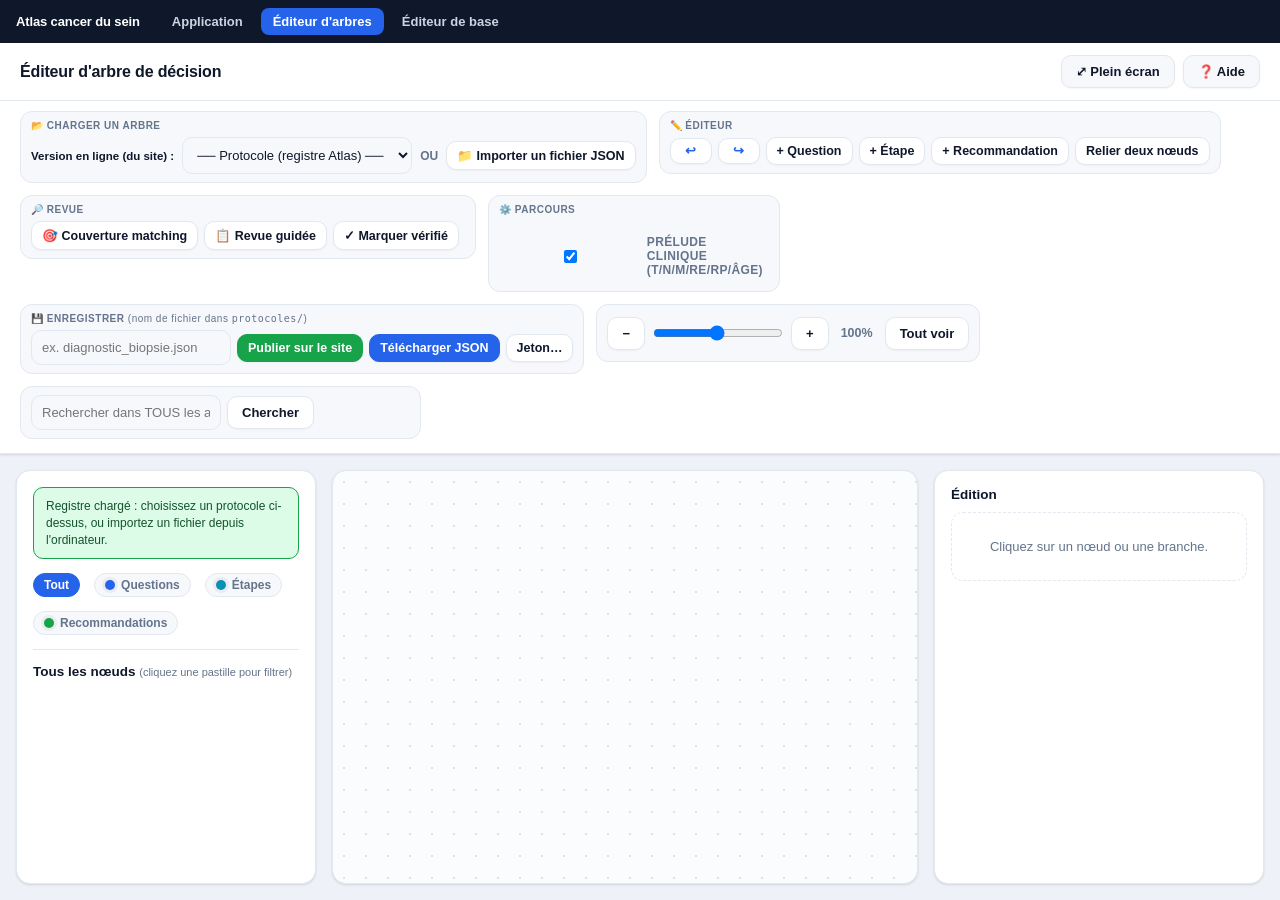
==== editeur-arbres.html @ 7e567b9c "Make the clinical prelude optional per protocol The T/N/M/RE/RP/Âge prelude was prepended to every p" ====
<!doctype html>
<html lang="fr">
<head>
<meta charset="utf-8">
<meta name="viewport" content="width=device-width, initial-scale=1">
<meta http-equiv="Content-Security-Policy" content="default-src 'self'; script-src 'self' 'unsafe-inline'; style-src 'self' 'unsafe-inline'; img-src 'self' data:; connect-src 'self' https://api.github.com https://raw.githubusercontent.com; object-src 'none'; base-uri 'self'; frame-ancestors 'none'">
<title>Éditeur d'arbre de décision</title>
<script src="src/js/contrat.js?v=1"></script>
<script src="src/js/publier.js?v=1"></script>
<style>
:root{
 --bg:#eef1f7;
 --surface:#ffffff;
 --surface-alt:#f6f8fc;
 --border:#e2e8f0;
 --text:#0f172a;
 --text-muted:#64748b;
 --primary:#2563eb;
 --primary-dark:#1d4ed8;
 --success:#16a34a;
 --success-dark:#15803d;
 --warning:#f59e0b;
 --danger:#dc2626;
 --radius:14px;
 --shadow:0 1px 3px rgba(15,23,42,.07),0 1px 2px rgba(15,23,42,.05);
 --shadow-md:0 6px 18px rgba(15,23,42,.10);
}
*{box-sizing:border-box}
html,body{height:100%;touch-action:none}
body{margin:0;display:flex;flex-direction:column;height:100vh;overflow:hidden;
 font-family:-apple-system,BlinkMacSystemFont,"Segoe UI",Roboto,Helvetica,Arial,sans-serif;
 background:var(--bg);color:var(--text)}

header{flex-shrink:0;background:var(--surface);border-bottom:1px solid var(--border);box-shadow:var(--shadow)}
.headerTop{display:flex;align-items:center;justify-content:space-between;padding:12px 20px;border-bottom:1px solid var(--border)}
.brand{display:flex;align-items:center;gap:10px;font-size:16px;font-weight:800;letter-spacing:-.01em}
.toolbar{display:flex;gap:12px;align-items:flex-start;flex-wrap:wrap;padding:10px 20px 14px}

button{appearance:none;border:1px solid var(--border);background:var(--surface);color:var(--text);
 font-weight:600;font-size:13px;padding:8px 14px;border-radius:10px;cursor:pointer;
 transition:transform .1s ease,box-shadow .1s ease,background .1s ease,border-color .1s ease;
 box-shadow:0 1px 2px rgba(15,23,42,.04)}
button:hover{border-color:#cbd5e1;background:#f8fafc;transform:translateY(-1px);box-shadow:0 3px 8px rgba(15,23,42,.10)}
button:active{transform:translateY(0)}
button.primary{background:var(--primary);border-color:var(--primary);color:white}
button.primary:hover{background:var(--primary-dark);border-color:var(--primary-dark)}
button.success{background:var(--success);color:white;border-color:var(--success)}
button.success:hover{background:var(--success-dark);border-color:var(--success-dark)}
button.danger{background:var(--surface);color:var(--danger);border-color:#fecaca}
button.danger:hover{background:#fef2f2;border-color:var(--danger)}
button.ghost{background:var(--surface-alt)}
button:disabled{opacity:.4;cursor:not-allowed;transform:none;box-shadow:none}

.grp{display:flex;flex-direction:column;gap:6px;background:var(--surface-alt);border:1px solid var(--border);
 border-radius:12px;padding:8px 10px}
.grpLabel{font-size:10px;font-weight:800;color:var(--text-muted);text-transform:uppercase;letter-spacing:.05em}
.grpBtns{display:flex;gap:6px;flex-wrap:wrap}
.grpBtns button{padding:6px 10px;font-size:12.5px}

.zoomBox,.searchBox{display:flex;gap:6px;align-items:center;background:var(--surface-alt);
 border:1px solid var(--border);border-radius:12px;padding:8px 10px}
#zoomValue{font-size:12.5px;font-weight:700;min-width:44px;text-align:center;color:var(--text-muted)}
.searchBox input{width:190px}

.main{flex:1;min-height:0;display:grid;grid-template-columns:300px 1fr 330px;gap:16px;padding:16px}
/* Flèches Annuler/Rétablir : grosses et lisibles */
.btn-fleche{font-size:20px;font-weight:800;line-height:1;padding:5px 12px;min-width:42px;color:var(--primary)}
/* Plein écran : on cache l'en-tête (plus de place) et on montre une barre d'outils flottante */
body.fs-actif .main{grid-template-columns:240px 1fr 270px;gap:10px;padding:8px}
body.fs-actif header{display:none}
body.fs-actif #fsToolbar{display:flex}
#fsToolbar{display:none;position:fixed;top:8px;left:50%;transform:translateX(-50%);z-index:100;gap:6px;
 align-items:center;background:var(--surface);border:1px solid var(--border);border-radius:12px;
 box-shadow:var(--shadow-md);padding:6px 8px;flex-wrap:wrap;max-width:96vw}
#fsToolbar button{padding:6px 10px;font-size:12.5px}
#fsToolbar .sep{width:1px;height:22px;background:var(--border);margin:0 2px}
.panel{background:var(--surface);padding:16px;border:1px solid var(--border);border-radius:var(--radius);
 box-shadow:var(--shadow);overflow:auto}
#canvas{position:relative;overflow:scroll;cursor:grab;border:1px solid var(--border);border-radius:var(--radius);
 box-shadow:var(--shadow);background-color:#fbfcfe;
 background-image:radial-gradient(circle,#dbe3ee 1.2px,transparent 1.2px);background-size:22px 22px}
#world{position:relative;width:6000px;height:4000px;transform-origin:0 0}

h3{font-size:13.5px;font-weight:800;margin:0 0 10px;color:var(--text)}
h3 .hint{font-size:11px;color:var(--text-muted);font-weight:500}

.node{position:absolute;width:300px;height:132px;border:2px solid var(--primary);
 background:linear-gradient(180deg,#eff6ff,#e2ecfd);border-radius:16px;padding:12px;
 box-shadow:0 4px 14px rgba(37,99,235,.16);cursor:pointer;user-select:none;overflow:hidden;
 box-sizing:border-box;transition:transform .12s ease,box-shadow .12s ease;z-index:1}
/* Au survol ou à la sélection : le nœud grossit, passe au premier plan et
   affiche son titre en entier (fini les titres coupés / les nœuds cachés). */
.node:hover{transform:scale(1.06);box-shadow:0 14px 30px rgba(37,99,235,.30);z-index:40;height:auto;min-height:112px;overflow:visible}
.node.result{border-color:var(--success);background:linear-gradient(180deg,#ecfdf5,#d9f5e3);
 box-shadow:0 4px 14px rgba(22,163,74,.16)}
.node.result:hover{box-shadow:0 8px 20px rgba(22,163,74,.24)}
.node.etape{border-color:#0891b2;background:linear-gradient(180deg,#ecfeff,#cffafe);}
.node.etape:hover{box-shadow:0 8px 20px rgba(8,145,178,.24)}
.node.decision{border-color:#9333ea;background:linear-gradient(180deg,#f5f3ff,#ebe5fb)}
.node.selected{outline:3px solid var(--warning);outline-offset:2px;transform:scale(1.04);z-index:50;height:auto;min-height:112px;overflow:visible}
.type{font-size:9.5px;font-weight:800;color:rgba(15,23,42,.5);margin-bottom:4px;text-transform:uppercase;letter-spacing:.07em}
.title{font-weight:700;font-size:13px;line-height:1.3;color:var(--text);white-space:pre-wrap;overflow-wrap:break-word;
 display:-webkit-box;-webkit-line-clamp:5;-webkit-box-orient:vertical;overflow:hidden}
.node:hover .title,.node.selected .title{-webkit-line-clamp:unset;overflow:visible}
.small{font-size:10.5px;color:var(--text-muted);margin-top:4px;white-space:nowrap;overflow:hidden;text-overflow:ellipsis}

.edge{position:absolute;height:2px;background:#a8b4c5;transform-origin:left center}
.edge.selected{background:var(--warning);height:3px}
.label{position:absolute;background:var(--surface);border:1px solid var(--border);border-radius:999px;
 padding:4px 10px;font-size:11.5px;font-weight:700;cursor:pointer;max-width:220px;white-space:nowrap;
 overflow:hidden;text-overflow:ellipsis;box-shadow:0 1px 4px rgba(15,23,42,.10);transition:transform .1s ease}
.label:hover{transform:translateY(-1px)}
.label.selected{background:#fef3c7;border-color:var(--warning);color:#92400e;box-shadow:0 3px 8px rgba(245,158,11,.35)}

textarea,input,select{width:100%;box-sizing:border-box;border:1px solid var(--border);border-radius:10px;
 padding:9px 10px;font-family:inherit;font-size:13px;color:var(--text);background:var(--surface-alt);
 transition:border-color .12s ease,box-shadow .12s ease}
textarea:focus,input:focus,select:focus{outline:none;border-color:var(--primary);
 box-shadow:0 0 0 3px rgba(37,99,235,.15);background:var(--surface)}
textarea{min-height:90px}
.json{font-family:"SF Mono",Consolas,monospace;font-size:12px;min-height:220px}
label{font-size:11.5px;font-weight:800;color:var(--text-muted);text-transform:uppercase;letter-spacing:.03em;
 margin-top:14px;margin-bottom:6px;display:block}
.help{font-size:12.5px;color:var(--text-muted);line-height:1.55}
.divider{margin:18px 0;border:none;border-top:1px solid var(--border)}

.notice{background:#fef3c7;border:1px solid var(--warning);border-radius:10px;padding:10px 12px;
 margin-bottom:14px;font-size:12px;line-height:1.4;color:#78350f}
.notice.ok{background:#dcfce7;border-color:var(--success);color:#14532d}

.legend{display:flex;gap:14px;flex-wrap:wrap;font-size:12px;color:var(--text-muted);margin:0 0 14px;
 padding-bottom:14px;border-bottom:1px solid var(--border)}
.legend span{display:inline-flex;align-items:center;gap:6px;font-weight:700}
.legend .filtre{cursor:pointer;padding:4px 10px;border-radius:999px;border:1px solid var(--border);background:var(--surface-alt);transition:background .1s,border-color .1s}
.legend .filtre:hover{background:#eef2ff}
.legend .filtre.actif{background:#2563eb;border-color:#2563eb;color:#fff}
.dot{width:10px;height:10px;border-radius:50%;display:inline-block;box-shadow:0 0 0 3px rgba(15,23,42,.05)}

#editEmpty{color:var(--text-muted);font-size:13px;padding:26px 12px;text-align:center;
 border:1.5px dashed var(--border);border-radius:12px}

.valRow{display:flex;gap:6px;align-items:center;margin:6px 0}
.valRow input{flex:1}
.valRow button{padding:6px 9px;font-size:12px;flex-shrink:0}

.listRow{padding:8px 10px;border-radius:10px;cursor:pointer;font-size:12.5px;margin:4px 0;line-height:1.4;
 border-left:4px solid var(--primary);background:var(--surface-alt);transition:background .12s ease,transform .12s ease}
.listRow:hover{background:#eef2ff;transform:translateX(2px)}
.listRow.sel{background:#fef3c7;border-left-color:var(--warning);box-shadow:0 1px 4px rgba(245,158,11,.25)}
details.listGroup{margin:6px 0}
details.listGroup>summary{list-style:none}
details.listGroup>summary::-webkit-details-marker{display:none}
details.listGroup>summary::before{content:"▸ ";color:var(--text-muted);font-size:10px}
details.listGroup[open]>summary::before{content:"▾ "}

.overlay{display:none;position:fixed;inset:0;background:rgba(15,23,42,.55);backdrop-filter:blur(2px);
 z-index:50;align-items:center;justify-content:center;padding:20px}
.overlay.show{display:flex}
.modalBox{background:var(--surface);max-width:560px;width:100%;max-height:85vh;overflow:auto;
 padding:24px;border-radius:18px;box-shadow:0 24px 60px rgba(15,23,42,.35)}
.modalBox h2{margin-top:0;font-size:18px}
</style>
</head>
<body>
<style>
.site-nav{flex-shrink:0;display:flex;align-items:center;gap:6px;background:#0f172a;padding:8px 16px;font-family:-apple-system,BlinkMacSystemFont,"Segoe UI",Roboto,sans-serif}
.site-nav-brand{color:#fff;font-weight:800;font-size:13px;margin-right:14px;letter-spacing:-.01em}
.site-nav a{color:#cbd5e1;text-decoration:none;font-size:13px;font-weight:600;padding:6px 12px;border-radius:8px}
.site-nav a:hover{background:#1e293b;color:#fff}
.site-nav a.active{background:#2563eb;color:#fff}
</style>
<nav class="site-nav">
 <span class="site-nav-brand">Atlas cancer du sein</span>
 <a href="index.html">Application</a>
 <a href="editeur-arbres.html" class="active">Éditeur d'arbres</a>
 <a href="editeur-base.html">Éditeur de base</a>
</nav>
<header>
<div class="headerTop">
 <span class="brand">Éditeur d'arbre de décision</span>
 <div style="display:flex;gap:8px">
  <button class="ghost" onclick="toggleFullscreen()">⤢ Plein écran</button>
  <button class="ghost" onclick="toggleHelp()">❓ Aide</button>
 </div>
</div>

<div class="toolbar">

<div class="grp">
 <span class="grpLabel">📂 Charger un arbre</span>
 <span class="grpBtns" style="align-items:center;gap:8px">
  <span style="font-size:11.5px;font-weight:700;color:var(--text)">Version en ligne (du site)&nbsp;:</span>
  <select id="protocolSelect" style="width:230px" onchange="loadSelectedProtocol()" title="Récupère un protocole actuellement publié sur le site">
   <option value="">— choisir un protocole —</option>
  </select>
  <span style="font-size:12px;color:var(--text-muted);font-weight:700">OU</span>
  <button onclick="document.getElementById('fileInput').click()" title="Importer un fichier JSON depuis votre ordinateur">📁 Importer un fichier JSON</button>
 </span>
</div>

<div class="grp">
 <span class="grpLabel">✏️ Éditeur</span>
 <span class="grpBtns" style="align-items:center">
  <button id="undoBtn" onclick="undo()" title="Annuler (Ctrl+Z)" class="btn-fleche">↩</button>
  <button id="redoBtn" onclick="redo()" title="Rétablir (Ctrl+Maj+Z)" class="btn-fleche">↪</button>
  <button onclick="addQuestion()">+ Question</button>
  <button onclick="addEtape()">+ Étape</button>
  <button onclick="addResult()">+ Recommandation</button>
  <button onclick="toggleConnect()">Relier deux nœuds</button>
 </span>
</div>

<div class="grp">
 <span class="grpLabel">🔎 Revue</span>
 <span class="grpBtns" style="align-items:center">
  <button onclick="ouvrirCouverture()" title="Liste les réponses non reliées à un critère (trous du matching)">🎯 Couverture matching</button>
  <button onclick="ouvrirRevue()" title="Revue guidée, nœud par nœud, validée à la fin">📋 Revue guidée</button>
  <button onclick="marquerArbreRevu()" title="Marquer vérifié rapidement (sans revue détaillée)">✓ Marquer vérifié</button>
  <span id="revueStatus" style="font-size:11px;color:var(--text-muted)"></span>
 </span>
</div>

<div class="grp">
 <span class="grpLabel">⚙️ Parcours</span>
 <span class="grpBtns" style="align-items:center">
  <label style="display:flex;align-items:center;gap:6px;font-size:12px;font-weight:600;cursor:pointer" title="Ajoute au début du parcours les questions de stade clinique (T, N, M, RE, RP, Âge) communes. À décocher pour un protocole où ces stades ne sont pas encore connus (ex. Diagnostic et biopsie).">
   <input type="checkbox" id="preludeChk" checked> Prélude clinique (T/N/M/RE/RP/Âge)
  </label>
 </span>
</div>

<div class="grp">
 <span class="grpLabel">💾 Enregistrer <span class="hint" style="text-transform:none;font-weight:500">(nom de fichier dans <code>protocoles/</code>)</span></span>
 <span class="grpBtns" style="align-items:center">
  <input id="protocolFilename" placeholder="ex. diagnostic_biopsie.json" style="width:200px">
  <button class="success" onclick="publierArbre()">Publier sur le site</button>
  <button class="primary" onclick="exportJSON()">Télécharger JSON</button>
  <button onclick="AtlasPublish.demanderToken()" title="Changer le jeton GitHub enregistré">Jeton…</button>
 </span>
</div>

<span class="zoomBox">
  <button onclick="zoomOut()">−</button>
  <input id="zoomSlider" type="range" min="3" max="200" value="100" oninput="setZoom(this.value/100)" style="width:130px">
  <button onclick="zoomIn()">+</button>
  <span id="zoomValue">100%</span>
  <button onclick="fitView()">Tout voir</button>
</span>

<span class="searchBox">
  <input id="searchBox" placeholder="Rechercher dans TOUS les arbres…" oninput="liveSearch()" onkeydown="if(event.key==='Enter')searchNode()">
  <button onclick="searchNode()">Chercher</button>
  <span id="searchStatus" style="font-size:11px;color:var(--text-muted);min-width:90px"></span>
</span>

</div>
</header>
<div id="searchResults" style="display:none;position:fixed;right:20px;top:118px;z-index:60;width:380px;max-height:55vh;overflow:auto;background:var(--surface);border:1px solid var(--border);border-radius:12px;box-shadow:var(--shadow-md);padding:6px"></div>

<div id="coverageOverlay" class="overlay" onclick="if(event.target===this)this.classList.remove('show')">
 <div class="modalBox">
  <h2 style="margin-top:0">🎯 Couverture du matching</h2>
  <p class="help" id="coverageIntro"></p>
  <div id="coverageList"></div>
  <button class="primary" style="width:100%;margin-top:18px" onclick="document.getElementById('coverageOverlay').classList.remove('show')">Fermer</button>
 </div>
</div>

<div id="revueOverlay" class="overlay" onclick="if(event.target===this)this.classList.remove('show')">
 <div class="modalBox" style="max-width:740px">
  <h2 style="margin-top:0">📋 Revue guidée</h2>
  <p class="help" id="revueIntro"></p>
  <div id="revueList" style="max-height:55vh;overflow:auto"></div>
  <div style="display:flex;gap:8px;margin-top:16px">
   <button style="flex:1" onclick="document.getElementById('revueOverlay').classList.remove('show')">Fermer (progrès gardé)</button>
   <button class="success" style="flex:1" onclick="validerRevue()">✓ Valider la revue</button>
  </div>
 </div>
</div>

<div id="fsToolbar">
 <button class="btn-fleche" onclick="undo()" title="Annuler">↩</button>
 <button class="btn-fleche" onclick="redo()" title="Rétablir">↪</button>
 <span class="sep"></span>
 <button onclick="addQuestion()">+ Question</button>
 <button onclick="addEtape()">+ Étape</button>
 <button onclick="addResult()">+ Reco</button>
 <button onclick="toggleConnect()">Relier</button>
 <span class="sep"></span>
 <button onclick="zoomOut()">−</button>
 <button onclick="zoomIn()">+</button>
 <button onclick="fitView()">Tout voir</button>
 <span class="sep"></span>
 <button class="danger" onclick="toggleFullscreen()">✕ Quitter</button>
</div>

<input type="file" id="fileInput" accept=".json" style="display:none">

<div id="helpOverlay" class="overlay" onclick="if(event.target===this)toggleHelp()">
 <div class="modalBox">
  <h2 style="margin-top:0">Aide</h2>
  <p class="help">
  <b>Mode d'emploi :</b><br>
  1. Cliquez sur un nœud (ou une question de la liste à gauche, ou une réponse de son menu déplié) pour le modifier dans le panneau de droite.<br>
  2. Une fois vos modifications faites dans le panneau de droite, cliquez sur « Valider » pour les appliquer à l'arbre.<br>
  3. La forme de l'arbre est calculée automatiquement : vous ne pouvez pas déplacer un nœud à la main, elle se réorganise toute seule dès que vous ajoutez/supprimez un élément.<br>
  4. <b>Question vs Étape :</b> Une <i>Question</i> peut avoir plusieurs réponses (branches). Une <i>Étape</i> permet soit une suite unique (flèche sans texte), soit de se diviser en plusieurs branches nommées (comme une question).<br>
  5. Si un nœud est sélectionné (en surbrillance), cliquer sur « + » crée directement le lien avec ce nœud. Sinon, utilisez « Relier deux nœuds » : cliquez le parent puis l'enfant.<br>
  6. Utilisez la barre de recherche pour retrouver un nœud par mot-clé : l'arbre se centre sur lui et le sélectionne pour modification immédiate.<br>
  7. Ctrl+Z pour annuler, Ctrl+Maj+Z pour rétablir.<br>
  8. Touche <b>Suppr</b> (ou Backspace hors champ texte) pour supprimer le nœud ou la branche sélectionné(e).
  </p>
  <div class="notice ok"><b>Relier une réponse aux études (matching) :</b><br>Cliquez sur une <b>branche/réponse</b> (le petit libellé sur la flèche). Dans le panneau de droite, section <b>« Critères renseignés par cette réponse »</b>, ajoutez un ou plusieurs critères (ex. <code>T = T2</code>, et <code>Age = 40</code> pour une même réponse). C'est ce qui permet à l'application de retrouver les études correspondant au profil du patient. Une réponse sans critère ne participe pas au matching.</div>
  <div class="notice"><b>Publier sur le site (recommandé) :</b><br>1. Choisissez le protocole (ou créez-en un et donnez-lui un nom de fichier).<br>2. Modifiez l'arbre, puis cliquez sur <b>« Publier sur le site »</b> : le protocole est écrit directement dans le dépôt Atlas. Un nouveau protocole est ajouté automatiquement au registre.<br>3. La première fois, collez un <b>jeton GitHub</b> (bouton « Jeton… ») : GitHub → Settings → Developer settings → Fine-grained tokens, permission « Contents: Read and write » sur le dépôt Atlas. Il reste enregistré uniquement dans ce navigateur.<br>4. Le site se met à jour tout seul (~1 min, après validation automatique).<br><br><b>Sans jeton (repli) :</b> « Télécharger JSON » puis remplacez le fichier dans <code>protocoles/</code> sur GitHub à la main.</div>
  <hr class="divider">
  <b>Brouillon navigateur (sauvegarde temporaire, sans téléchargement) :</b>
  <div style="margin-top:8px;display:flex;gap:8px">
   <button onclick="saveLocal()">Sauver brouillon</button>
   <button onclick="loadLocal()">Recharger brouillon</button>
  </div>
  <button class="primary" style="width:100%;margin-top:18px" onclick="toggleHelp()">Fermer</button>
 </div>
</div>

<div class="main">
<div class="panel">
<div id="loadStatus" class="notice">Chargement du registre des protocoles…</div>

<div class="legend" id="typeFilter">
 <span class="filtre actif" data-type="tout" onclick="setListFilter('tout')">Tout</span>
 <span class="filtre" data-type="question" onclick="setListFilter('question')"><i class="dot" style="background:#2563eb"></i> Questions</span>
 <span class="filtre" data-type="etape" onclick="setListFilter('etape')"><i class="dot" style="background:#0891b2"></i> Étapes</span>
 <span class="filtre" data-type="resultat" onclick="setListFilter('resultat')"><i class="dot" style="background:#16a34a"></i> Recommandations</span>
</div>

<h3 id="listTitre">Tous les nœuds <span class="hint">(cliquez une pastille pour filtrer)</span></h3>
<div id="list"></div>
</div>

<div id="canvas">
<div id="world"></div>
</div>

<div class="panel right">
<h3>Édition</h3>
<div id="editEmpty">Cliquez sur un nœud ou une branche.</div>

<div id="nodeEdit" style="display:none">
<label>Type</label>
<select id="editType">
<option value="question">Question</option>
<option value="etape">Étape / Action</option>
<option value="resultat">Recommandation</option>
</select>

<label>Titre (Question, étape ou nom reco)</label>
<textarea id="editTitle" style="min-height:60px"></textarea>

<label style="display: none;">Données recommandation JSON</label>
<textarea id="editData" class="json" style="display: none;"></textarea>

<label>Source SENORIF</label>
<input id="editSource">
<button class="primary" style="width:100%;margin-top:16px" onclick="applyNodeEdits()">✓ Valider les modifications</button>

<hr class="divider">
<button class="danger" style="width:100%" onclick="deleteNode()">🗑 Supprimer ce nœud</button>
</div>

<div id="edgeEdit" style="display:none">
<label>Réponse(s) / branche <span class="hint" style="text-transform:none;font-weight:500">(plusieurs valeurs possibles pour la même branche)</span></label>
<div id="edgeValuesWrapper">
    <div id="editEdgeValues"></div>
    <button class="ghost" style="width:100%;margin-top:6px" onclick="addEdgeValueField()">+ Ajouter une valeur</button>
</div>
<div id="edgeEtapeNotice" style="display:none; margin-bottom: 16px;" class="notice">
    Si l'étape a une seule suite, laissez vide. Si elle se divise, nommez la branche (ex: 'Bénin').
</div>
<div id="edgeCriteresWrap">
    <label>Critères renseignés par cette réponse <span class="hint" style="text-transform:none;font-weight:500">(un OU plusieurs — c'est ce qui relie le quiz aux études)</span></label>
    <div id="edgeCriteresList"></div>
    <button class="ghost" style="width:100%;margin-top:6px" onclick="addEdgeCritereRow()">+ Ajouter un critère</button>
</div>
<button class="primary" style="width:100%;margin-top:16px" onclick="applyEdgeEdits()">✓ Valider la liaison</button>

<hr class="divider">
<button class="danger" style="width:100%" onclick="deleteEdge()">🗑 Supprimer branche</button>
</div>

<div id="previewBox" style="display:none">
<h3>Aperçu JSON</h3>
<textarea id="preview" class="json" readonly></textarea>
</div>
</div>
</div>

<script>
// Éditeur intégré au site Atlas : les données (protocoles, schéma) sont servies
// par le même site, donc les chemins sont relatifs (plus d'URL de dépôt codée en dur).
const ATLAS_REPO_RAW_BASE = "src/data/"; // données servies sous src/data/ (lecture)
const ATLAS_DATA_REPO_BASE = "src/data/"; // chemin dépôt pour la publication (écriture)

let nodes=[], edges=[];
let selectedNode=null, selectedEdge=null;
let connectMode=false, connectSource=null;
let pan=null;
let zoom=1;
let lastSearchIndex=-1, lastSearchTerm="";
let undoStack=[], redoStack=[];
const HISTORY_LIMIT=100;

let currentMetadata=null; // {titre, date_maj} du protocole chargé, conservé tel quel à l'export
let protocolesRegistry=[]; // [{id, nom, fichier}] chargé depuis protocoles/index.json
let criteresSchema={};     // {id:{label,type,valeurs}} chargé depuis schema_criteres.json (contrat partagé Atlas)

const NODE_W=300;  // doit correspondre à .node{width} en CSS, sinon les nœuds se chevauchent
const NODE_H=132;  // doit correspondre à .node{height} en CSS
const X_GAP=70;
const Y_GAP=220;

function setStatus(text, ok){
 const el=document.getElementById("loadStatus");
 if(!el)return;
 el.textContent=text;
 el.className= ok ? "notice ok" : "notice";
}
function uid(p){return p+Math.random().toString(36).slice(2,9)}
function node(id){return nodes.find(n=>n.id===id)}
function edge(id){return edges.find(e=>e.id===id)}

function edgeValues(e){
 // Liste explicite (fidèle : un libellé peut contenir des virgules, ex.
 // « cT1N0, RH+, Ménopause »). Repli legacy sur découpage du label si absente.
 if(e && Array.isArray(e.valeursListe)) return e.valeursListe.filter(Boolean);
 return String((e&&e.label)||"").split(",").map(s=>s.trim()).filter(Boolean);
}
function edgeHasValeurs(e){ return e && e.valeurs && Object.keys(e.valeurs).length>0; }
function edgeLabelDisplay(e){
 let vals = edgeValues(e);
 // Branche sans nom : on n'impose plus « Réponse ». Le libellé reste vide
 // (affiché comme un repère « à nommer » dans renderEdge), à remplir par l'utilisateur.
 if(vals.length === 0) return "";
 return vals.join(" / ");
}

function resultTitleFromData(t){
 let keys=Object.keys(t.donnees||{});
 return keys.length ? keys.map(k=>k.replace(/^OUT_/i,"")).join(", ") : "Recommandation";
}

// Les fichiers de protocole réels sont enveloppés en {metadata, tree}.
// On accepte aussi un arbre brut (sans enveloppe) pour rester compatible avec d'anciens exports.
function loadProtocolFile(data, filename){
 currentMetadata = (data && data.tree) ? (data.metadata || {}) : {};
 document.getElementById("protocolFilename").value = filename || "";
 // Prélude clinique : activé par défaut, désactivé si le protocole le demande.
 let chk=document.getElementById("preludeChk");
 if(chk) chk.checked = !(data && data.prelude_clinique === false);
 treeToGraph((data && data.tree) || data);
 afficherRevueStatus();
 modifie=false; // fraîchement chargé : rien à publier
}

// Revue au niveau du protocole : date de dernière vérification médicale,
// conservée dans metadata et publiée avec l'arbre.
function afficherRevueStatus(){
 let el=document.getElementById("revueStatus"); if(!el) return;
 if(currentMetadata && currentMetadata.date_revue){
  el.textContent="Vérifié le "+currentMetadata.date_revue+(currentMetadata.revu_par?" · "+currentMetadata.revu_par:"");
 } else { el.textContent="Jamais vérifié"; }
}
function marquerArbreRevu(){
 currentMetadata=currentMetadata||{};
 currentMetadata.date_revue=new Date().toISOString().slice(0,10);
 let qui=prompt("Vérifié par (initiales / nom) :", currentMetadata.revu_par||"");
 if(qui!==null) currentMetadata.revu_par=qui.trim();
 afficherRevueStatus();
 setStatus("Protocole marqué vérifié le "+currentMetadata.date_revue+". Cliquez « Publier sur le site » pour enregistrer.", true);
}

// Vérificateur de couverture : liste les réponses NON reliées à un critère
// (elles ne participent pas au matching). Cliquer une ligne va la taguer.
function ouvrirCouverture(){
 let branches=[];
 edges.forEach(e=>{
  let src=node(e.source); if(!src || src.type==="resultat") return;
  let vals=edgeValues(e);
  if(!vals.length) return; // étape à suite unique : pas une réponse
  branches.push({edgeId:e.id, question:src.titre||"(sans titre)", answer:vals.join(" / "), tagged:edgeHasValeurs(e)});
 });
 let untag=branches.filter(b=>!b.tagged);
 let cur=(document.getElementById("protocolFilename").value||"").trim()||"(arbre courant)";
 let intro=document.getElementById("coverageIntro"), box=document.getElementById("coverageList");
 box.innerHTML="";
 if(!branches.length){
  intro.textContent="Aucune réponse dans cet arbre — chargez un protocole.";
 } else {
  intro.innerHTML="Protocole <b>"+esc(cur)+"</b> — <b>"+(branches.length-untag.length)+"/"+branches.length+"</b> réponses reliées à un critère.<br>"+
   (untag.length ? "Ces réponses ne participent PAS au matching (cliquez pour aller les taguer) :" : "✅ Toutes les réponses sont reliées à au moins un critère.");
  untag.forEach(b=>{
   let row=document.createElement("div");
   row.className="listRow";
   row.style.cssText="padding:8px 10px;margin:4px 0;border-radius:8px;cursor:pointer;border-left:4px solid var(--warning);background:var(--surface-alt)";
   row.innerHTML="<b>"+esc(b.answer)+"</b> <span style='color:var(--text-muted)'>— "+esc(b.question)+"</span>";
   row.onclick=function(){ selectedEdge=b.edgeId; selectedNode=null; document.getElementById("coverageOverlay").classList.remove("show"); centerOnEdge(b.edgeId); render(); };
   box.appendChild(row);
  });
 }
 document.getElementById("coverageOverlay").classList.add("show");
}

// ─── Revue guidée : parcours compact, on coche/annote au fur et à mesure ───
function outlineNodes(){
 let incoming=new Set(edges.map(e=>e.target));
 let roots=nodes.filter(n=>!incoming.has(n.id)); if(!roots.length && nodes.length) roots=[nodes[0]];
 let out=[], seen=new Set();
 function dfs(id,depth,branchLabel){
  if(seen.has(id)) return; seen.add(id);
  let n=node(id); if(!n) return;
  out.push({node:n, depth, branchLabel});
  edges.filter(e=>e.source===id).forEach(e=>dfs(e.target, depth+1, edgeValues(e).join(" / ")));
 }
 roots.forEach(r=>dfs(r.id,0,""));
 return out;
}
function revueKey(){ return "revue_"+((document.getElementById("protocolFilename").value||"").trim()||"sans_nom"); }
function loadRevueDraft(){ try{ return JSON.parse(localStorage.getItem(revueKey())||"{}"); }catch(e){ return {}; } }
function saveRevueDraft(){
 let d={};
 document.querySelectorAll("#revueList [data-rk]").forEach(row=>{
  let k=row.getAttribute("data-rk");
  d[k]={ revu: row.querySelector("input[type=checkbox]").checked, note: row.querySelector("input[type=text]").value };
 });
 localStorage.setItem(revueKey(), JSON.stringify(d));
 majRevueProgress();
}
function majRevueProgress(){
 let rows=document.querySelectorAll("#revueList [data-rk]");
 let done=Array.from(rows).filter(r=>r.querySelector("input[type=checkbox]").checked).length;
 let el=document.getElementById("revueIntro");
 if(el) el.innerHTML="Cochez et annotez au fur et à mesure — <b>progrès sauvegardé automatiquement</b> (vous pouvez fermer et revenir). <b>"+done+"/"+rows.length+"</b> nœuds revus. La revue n'est <b>datée qu'au clic sur « Valider la revue »</b>.";
}
function ouvrirRevue(){
 let list=document.getElementById("revueList"); list.innerHTML="";
 let draft=loadRevueDraft();
 outlineNodes().forEach(it=>{
  // Clé par identifiant de nœud (déterministe pour un arbre donné) : pas de
  // collision entre nœuds homonymes, contrairement à "type|titre".
  let n=it.node, k=n.id, st=draft[k]||{revu:false,note:""};
  let row=document.createElement("div"); row.setAttribute("data-rk",k);
  row.style.cssText="display:flex;gap:8px;align-items:center;padding:5px 0;margin-left:"+(it.depth*16)+"px;border-bottom:1px solid var(--border)";
  let cb=document.createElement("input"); cb.type="checkbox"; cb.checked=!!st.revu;
  let dot=document.createElement("i"); dot.className="dot"; dot.style.background=nodeColor(n.type); dot.style.flexShrink="0";
  let ttl=document.createElement("span"); ttl.style.cssText="flex:1;font-size:12.5px;"; ttl.textContent=(it.branchLabel?"["+it.branchLabel+"] ":"")+(n.titre||"(sans titre)");
  function maj(){ ttl.style.opacity=cb.checked?".55":""; ttl.style.textDecoration=cb.checked?"line-through":""; }
  maj();
  let note=document.createElement("input"); note.type="text"; note.placeholder="note…"; note.value=st.note||""; note.style.cssText="width:160px;flex-shrink:0";
  cb.onchange=function(){ maj(); saveRevueDraft(); };
  note.oninput=saveRevueDraft;
  row.appendChild(cb); row.appendChild(dot); row.appendChild(ttl); row.appendChild(note);
  list.appendChild(row);
 });
 majRevueProgress();
 document.getElementById("revueOverlay").classList.add("show");
}
function validerRevue(){
 saveRevueDraft();
 currentMetadata=currentMetadata||{};
 currentMetadata.date_revue=new Date().toISOString().slice(0,10);
 let qui=prompt("Revue validée. Vérifié par (initiales / nom) :", currentMetadata.revu_par||"");
 if(qui!==null) currentMetadata.revu_par=qui.trim();
 currentMetadata.revue_notes=loadRevueDraft();
 afficherRevueStatus();
 document.getElementById("revueOverlay").classList.remove("show");
 setStatus("Revue validée le "+currentMetadata.date_revue+". Cliquez « Publier sur le site » pour enregistrer.", true);
}

function treeToGraph(tree){
 if(nodes.length) pushHistory();
 // Sérialisation déléguée au contrat partagé (AtlasContrat) : source de vérité
 // unique, testée par scripts/test-serialisation.mjs (round-trip fidèle).
 let g=window.AtlasContrat.treeVersGraphe(tree);
 nodes=g.nodes; edges=g.edges;
 autoLayout();
 render();
 setTimeout(fitView, 50);
}

function autoLayout(){
 if(!nodes.length) return;
 let incoming=new Set(edges.map(e=>e.target));
 let roots=nodes.filter(n=>!incoming.has(n.id));
 if(!roots.length) roots=[nodes[0]];
 let cursorX=300;
 let visited=new Set();

 function place(id, depth){
  if(visited.has(id)) return node(id);
  visited.add(id);
  let n=node(id); if(!n) return null;
  let y=80+depth*Y_GAP;
  let childEdges=edges.filter(e=>e.source===id);
  if(!childEdges.length){
    n.x=cursorX; n.y=y;
    cursorX += NODE_W + X_GAP;
  } else {
    let childXs=[];
    childEdges.forEach(e=>{
      let c=place(e.target, depth+1);
      if(c) childXs.push(c.x);
    });
    
    n.x = childXs.length ? (Math.min(...childXs)+Math.max(...childXs))/2 : cursorX;
    
    let overlap = true;
    while(overlap) {
        overlap = false;
        nodes.forEach(other => {
            if(other.id !== n.id && visited.has(other.id) && other.y === y) {
                if(Math.abs(other.x - n.x) < NODE_W + 20) {
                    n.x = Math.max(n.x, other.x + NODE_W + X_GAP);
                    overlap = true;
                }
            }
        });
    }

    if(n.x >= cursorX) cursorX = n.x + NODE_W + X_GAP;
    n.y=y;
  }
  return n;
 }

 roots.forEach(r=>place(r.id,0));
 nodes.forEach(n=>{
   if(!visited.has(n.id)){
     n.x=cursorX; n.y=80;
     cursorX += NODE_W + X_GAP;
     visited.add(n.id);
   }
 });

 // Passe finale anti-chevauchement : ligne par ligne (même y), on garantit un
 // espacement minimal entre nœuds voisins. Garantit qu'aucun nœud ne se superpose,
 // même si le centrage des parents avait rapproché deux sous-arbres.
 let lignes={};
 nodes.forEach(n=>{ (lignes[n.y]=lignes[n.y]||[]).push(n); });
 Object.keys(lignes).forEach(y=>{
   let row=lignes[y].sort((a,b)=>a.x-b.x);
   for(let i=1;i<row.length;i++){
     let min=row[i-1].x + NODE_W + X_GAP;
     if(row[i].x < min) row[i].x = min;
   }
 });
 resizeWorld();
}

function graphToTree(){
 // Désérialisation déléguée au contrat partagé (AtlasContrat) : garde anti-boucle
 // incluse, testée par scripts/test-serialisation.mjs.
 return window.AtlasContrat.grapheVersTree(nodes, edges);
}

function resizeWorld(){
 let w=document.getElementById("world");
 if(!nodes.length){w.style.width="2500px"; w.style.height="1800px"; return;}
 let maxX=Math.max(...nodes.map(n=>n.x))+700;
 let maxY=Math.max(...nodes.map(n=>n.y))+500;
 w.style.width=Math.max(2500,maxX)+"px";
 w.style.height=Math.max(1800,maxY)+"px";
}

function refreshUndoButtons(){
 document.getElementById("undoBtn").disabled = !undoStack.length;
 document.getElementById("redoBtn").disabled = !redoStack.length;
}

function render(){
 refreshUndoButtons();
 resizeWorld();
 let w=document.getElementById("world");
 w.innerHTML="";
 edges.forEach(renderEdge);
 nodes.forEach(renderNode);
 renderList();
 renderEditor();
 document.getElementById("preview").value=JSON.stringify(graphToTree(),null,2);
}

function fitFontSize(text){
 let len=(text||"").length;
 return len>170 ? "12.5px" : len>110 ? "13px" : len>60 ? "14px" : "15px";
}

function renderNode(n){
 let w=document.getElementById("world");
 let el=document.createElement("div");
 el.className="node "+(n.type==="resultat"?"result ":"")+(n.type==="etape"?"etape ":"")+(n.type==="decision"?"decision ":"")+(selectedNode===n.id?"selected":"");
 el.style.left=n.x+"px"; el.style.top=n.y+"px";
 let typeLabel = n.type==="resultat" ? "recommandation" : n.type;
 let titleLabel = n.titre || (n.type==="resultat" ? summary(n) : (n.type==="etape"?"Étape sans titre":"Question sans titre"));
 let smallLabel = n.type==="resultat" ? "" : summary(n);
 el.title = titleLabel + (smallLabel ? " — "+smallLabel : "");

 el.innerHTML =
   "<div class='type'>"+esc(typeLabel)+"</div>" +
   "<div class='title' style='font-size:"+fitFontSize(titleLabel)+"'>"+esc(titleLabel)+"</div>" +
   (smallLabel ? "<div class='small'>"+esc(smallLabel)+"</div>" : "");

 // MODIFICATION 3 : stopPropagation pour éviter la sélection multiple parasite
 el.onpointerdown=function(ev){
  ev.preventDefault();
  ev.stopPropagation();
  if(connectMode){connectClick(n.id);return}
  selectedNode=n.id;
  selectedEdge=null;
  render();
 };
 w.appendChild(el);
}

document.addEventListener("pointerup",()=>{
 pan=null;
 document.getElementById("canvas").style.cursor="grab";
});

document.getElementById("canvas").addEventListener("pointerdown",function(ev){
 if(ev.target.id!=="canvas" && ev.target.id!=="world") return;
 pan={
   sx:ev.clientX,
   sy:ev.clientY,
   sl:this.scrollLeft,
   st:this.scrollTop
 };
 this.style.cursor="grabbing";
 ev.preventDefault();
});

document.getElementById("canvas").addEventListener("pointermove",function(ev){
 if(!pan) return;
 this.scrollLeft=pan.sl-(ev.clientX-pan.sx);
 this.scrollTop=pan.st-(ev.clientY-pan.sy);
});

document.getElementById("canvas").addEventListener("pointerleave",function(){
 pan=null;
 this.style.cursor="grab";
});

document.getElementById("canvas").addEventListener("wheel",function(ev){
 ev.preventDefault();
 let canvas=this;
 let rect=canvas.getBoundingClientRect();
 let cx=ev.clientX-rect.left, cy=ev.clientY-rect.top;
 let worldX=(canvas.scrollLeft+cx)/zoom;
 let worldY=(canvas.scrollTop+cy)/zoom;
 let factor = ev.deltaY<0 ? 1.12 : 1/1.12;
 setZoom(zoom*factor);
 canvas.scrollLeft = worldX*zoom - cx;
 canvas.scrollTop = worldY*zoom - cy;
}, {passive:false});

["gesturestart","gesturechange","gestureend"].forEach(function(evtName){
 document.addEventListener(evtName, function(ev){ ev.preventDefault(); }, {passive:false});
});

function renderEdge(e){
 let s=node(e.source), t=node(e.target);
 if(!s||!t)return;
 let isEtape = s.type === "etape";
 let w=document.getElementById("world");
 let x1=s.x+NODE_W/2,y1=s.y+NODE_H,x2=t.x+NODE_W/2,y2=t.y;
 let dx=x2-x1,dy=y2-y1,len=Math.sqrt(dx*dx+dy*dy),ang=Math.atan2(dy,dx)*180/Math.PI;
 let sel=selectedEdge===e.id;
 let line=document.createElement("div");
 line.className="edge"+(sel?" selected":""); line.style.left=x1+"px"; line.style.top=y1+"px"; line.style.width=len+"px"; line.style.transform="rotate("+ang+"deg)";
 w.appendChild(line);
 
 let lab=document.createElement("div");
 lab.className="label"+(sel?" selected":""); 
 if(isEtape && edgeValues(e).length === 0){
     lab.style.left=((x1+x2)/2-15)+"px"; 
     lab.style.top=((y1+y2)/2-10)+"px"; 
     lab.style.padding = "2px 6px";
     lab.innerHTML="<span style='color:var(--primary); font-size:14px; line-height:1'>↓</span>";
 } else {
     lab.style.left=((x1+x2)/2-40)+"px";
     lab.style.top=((y1+y2)/2-10)+"px";
     let txt=edgeLabelDisplay(e);
     if(txt){ lab.textContent=txt; }
     else { lab.textContent="à nommer"; lab.style.opacity="0.55"; lab.style.fontStyle="italic"; }
 }
 lab.onclick=function(){selectedEdge=e.id;selectedNode=null;render()};
 w.appendChild(lab);
}

function summary(n){
 if(n.type==="resultat"){let k=Object.keys(n.donnees||{});return k.length?k.slice(0,3).join(", "):"(vide)"}
 if(n.type==="etape"){
     let out=edges.filter(e=>e.source===n.id);
     if (out.length === 1 && edgeValues(out[0]).length === 0) return "→ "+(node(out[0].target)?.titre||"?");
     if (out.length > 0) return out.map(edgeLabelDisplay).join("  •  ");
     return "(aucune suite)";
 }
 let out=edges.filter(e=>e.source===n.id);return out.length?out.map(e=>edgeLabelDisplay(e)||"à nommer").join("  •  "):"(aucune réponse)"
}

function nodeColor(type){
 if(type==="resultat") return "#16a34a";
 if(type==="etape") return "#0891b2";
 if(type==="decision") return "#9333ea";
 return "#2563eb";
}

function buildQuestionRow(n){
 let childEdges=edges.filter(e=>e.source===n.id);
 let det=document.createElement("details");
 det.className="listGroup";
 det.open=false;
 let sum=document.createElement("summary");
 sum.className="listRow"+(selectedNode===n.id?" sel":"");
 sum.style.borderLeftColor=nodeColor(n.type);
 sum.textContent=n.titre||"(sans titre)";
 sum.onclick=function(){selectedNode=n.id; selectedEdge=null; centerOnNode(n.id); render();};
 det.appendChild(sum);

 if(!childEdges.length){
  let empty=document.createElement("div");
  empty.className="listRow"; empty.style.marginLeft="14px"; empty.style.opacity=".6";
  empty.textContent="(aucune suite)";
  det.appendChild(empty);
 }
 childEdges.forEach(e=>{
  let child=node(e.target);
  let row=document.createElement("div");
  row.className="listRow"+(selectedEdge===e.id?" sel":"");
  row.style.marginLeft="14px"; row.style.borderLeftColor="#f59e0b";
  let labelDisplay = (n.type === "etape" && edgeValues(e).length === 0) ? "Suite" : (edgeLabelDisplay(e) || "à nommer");
  row.textContent="↳ "+((n.type==="etape" && edgeValues(e).length === 0)?"":"« "+labelDisplay+" » → ")+(child?(child.titre||"(sans titre)"):"?");
  row.onclick=function(ev){
   ev.stopPropagation();
   selectedEdge=e.id; selectedNode=null;
   if(child) centerOnNode(child.id);
   render();
  };
  det.appendChild(row);
 });
 return det;
}

// Ligne simple (feuille) pour une recommandation : titre cliquable, pas de branches.
function buildLeafRow(n){
 let row=document.createElement("div");
 row.className="listRow"+(selectedNode===n.id?" sel":"");
 row.style.borderLeftColor=nodeColor(n.type);
 row.textContent=n.titre||"(sans titre)";
 row.onclick=function(){ selectedNode=n.id; selectedEdge=null; centerOnNode(n.id); render(); };
 return row;
}

let listFilter="tout";
function setListFilter(t){
 listFilter=t;
 document.querySelectorAll("#typeFilter .filtre").forEach(el=>el.classList.toggle("actif", el.dataset.type===t));
 let titres={tout:"Tous les nœuds", question:"Questions", etape:"Étapes", resultat:"Recommandations"};
 let h=document.getElementById("listTitre");
 if(h) h.innerHTML=(titres[t]||"Nœuds")+' <span class="hint">(cliquez une pastille pour filtrer)</span>';
 renderList();
}

function renderList(){
 let list=document.getElementById("list"); list.innerHTML="";
 let items=nodes.filter(n=> listFilter==="tout" ? true : n.type===listFilter);
 if(!items.length){
  let vide=document.createElement("div"); vide.className="listRow"; vide.style.opacity=".6";
  vide.textContent="(aucun nœud de ce type)"; list.appendChild(vide); return;
 }
 items.forEach(n=> list.appendChild(n.type==="resultat" ? buildLeafRow(n) : buildQuestionRow(n)));
}

function renderEditor(){
 let n=node(selectedNode), e=edge(selectedEdge);
 document.getElementById("editEmpty").style.display=n||e?"none":"block";
 document.getElementById("nodeEdit").style.display=n?"block":"none";
 document.getElementById("edgeEdit").style.display=e?"block":"none";
 if(n){
  document.getElementById("editType").value=n.type;
  document.getElementById("editTitle").value=n.titre||"";
  document.getElementById("editData").value=JSON.stringify(n.donnees||{},null,2);
  document.getElementById("editSource").value=n.source_senorif||"";
 }
 if(e){
  document.getElementById("edgeValuesWrapper").style.display="block";
  let s=node(e.source);
  if(s && s.type==="etape"){
      document.getElementById("edgeEtapeNotice").style.display="block";
  } else {
      document.getElementById("edgeEtapeNotice").style.display="none";
  }
  renderEdgeValueFields(edgeValues(e));
  editEdgeCriteres = Object.entries(e.valeurs||{}).map(([critere,valeur])=>({critere:critere, valeur:String(valeur)}));
  renderEdgeCriteresRows();
 }
}

// Liste « Critères renseignés par cette réponse » : chaque ligne = un critère
// canonique + sa valeur. Une réponse peut en renseigner plusieurs (ex. Age ET T).
let editEdgeCriteres=[];
function renderEdgeCriteresRows(){
 let box=document.getElementById("edgeCriteresList"); if(!box) return;
 box.innerHTML="";
 editEdgeCriteres.forEach((row,i)=>{
  let line=document.createElement("div"); line.className="valRow";
  let sel=document.createElement("select"); sel.id="ecCrit"+i; sel.style.flex="1";
  let o0=document.createElement("option"); o0.value=""; o0.textContent="— Critère —"; sel.appendChild(o0);
  Object.keys(criteresSchema).forEach(id=>{ let o=document.createElement("option"); o.value=id; o.textContent=(criteresSchema[id].label||id)+" ("+id+")"; sel.appendChild(o); });
  if(row.critere && !criteresSchema[row.critere]){ let o=document.createElement("option"); o.value=row.critere; o.textContent=row.critere+" (hors schéma)"; sel.appendChild(o); }
  sel.value=row.critere||"";
  sel.onchange=function(){ syncEdgeCriteresFromDOM(); renderEdgeCriteresRows(); };
  let inp=document.createElement("input"); inp.id="ecVal"+i; inp.style.flex="1"; inp.placeholder="Valeur"; inp.value=row.valeur||"";
  let def=criteresSchema[row.critere];
  if(def && def.type==="categoriel" && Array.isArray(def.valeurs) && def.valeurs.length){
   inp.setAttribute("list","ecList"+i);
   let dl=document.createElement("datalist"); dl.id="ecList"+i;
   def.valeurs.forEach(v=>{ let o=document.createElement("option"); o.value=v; dl.appendChild(o); });
   line.appendChild(dl);
  }
  let rm=document.createElement("button"); rm.className="danger"; rm.textContent="✕"; rm.title="Retirer ce critère";
  rm.onclick=function(){ syncEdgeCriteresFromDOM(); editEdgeCriteres.splice(i,1); renderEdgeCriteresRows(); };
  line.appendChild(sel); line.appendChild(inp); line.appendChild(rm);
  box.appendChild(line);
 });
}
function syncEdgeCriteresFromDOM(){
 editEdgeCriteres.forEach((row,i)=>{
  let s=document.getElementById("ecCrit"+i), v=document.getElementById("ecVal"+i);
  if(s) row.critere=s.value;
  if(v) row.valeur=v.value;
 });
}
function addEdgeCritereRow(){ syncEdgeCriteresFromDOM(); editEdgeCriteres.push({critere:"",valeur:""}); renderEdgeCriteresRows(); }

function renderEdgeValueFields(values){
 let box=document.getElementById("editEdgeValues");
 box.innerHTML="";
 (values.length?values:[""]).forEach(v=>addEdgeValueField(v));
}
function addEdgeValueField(value){
 let box=document.getElementById("editEdgeValues");
 let row=document.createElement("div");
 row.className="valRow";
 let input=document.createElement("input");
 input.value=value||"";
 input.placeholder="Valeur de réponse";
 let rm=document.createElement("button");
 rm.className="danger"; rm.textContent="✕"; rm.title="Retirer cette valeur";
 rm.onclick=function(){row.remove()};
 row.appendChild(input); row.appendChild(rm);
 box.appendChild(row);
}

function snapshotState(){
 return JSON.stringify({nodes:nodes, edges:edges});
}
function restoreState(snap){
 let o=JSON.parse(snap);
 nodes=o.nodes; edges=o.edges;
 selectedNode=null; selectedEdge=null;
 render();
}
let modifie=false; // modifications non publiées en attente
function pushHistory(){
 undoStack.push(snapshotState());
 if(undoStack.length>HISTORY_LIMIT) undoStack.shift();
 redoStack=[];
 modifie=true;
}
// Empêche de perdre un travail non publié (fermeture d'onglet / rechargement).
window.addEventListener("beforeunload",function(ev){ if(modifie){ ev.preventDefault(); ev.returnValue=""; } });
function confirmerPerteModifs(){ return !modifie || confirm("Des modifications ne sont pas encore publiées. Les perdre ?"); }
function undo(){
 if(!undoStack.length) return;
 redoStack.push(snapshotState());
 restoreState(undoStack.pop());
}
function redo(){
 if(!redoStack.length) return;
 undoStack.push(snapshotState());
 restoreState(redoStack.pop());
}

// MODIFICATION 1 : touche Suppr/Backspace + Ctrl+Z/Y fusionnés en un seul listener
document.addEventListener("keydown",function(ev){
 let tag=ev.target && ev.target.tagName;
 if(tag==="INPUT"||tag==="TEXTAREA"||tag==="SELECT") return;

 if(ev.key==="Delete"||ev.key==="Backspace"){
  ev.preventDefault();
  if(selectedNode) deleteNode();
  else if(selectedEdge) deleteEdge();
  return;
 }

 if(!(ev.ctrlKey||ev.metaKey)) return;
 let key=ev.key.toLowerCase();
 if(key==="z" && !ev.shiftKey){ ev.preventDefault(); undo(); }
 else if(key==="y" || (key==="z" && ev.shiftKey)){ ev.preventDefault(); redo(); }
});

function capFirst(s){
 s=String(s||"");
 if(!s) return s;
 return s.charAt(0).toUpperCase()+s.slice(1);
}

function applyNodeEdits(){
 let n=node(selectedNode); if(!n) return;
 let nouveauType=document.getElementById("editType").value;
 // Une recommandation est une feuille : refuser de convertir un nœud qui a déjà
 // des éléments en dessous (sinon ils seraient perdus silencieusement à l'export).
 if(nouveauType==="resultat" && edges.some(e=>e.source===n.id)){
   alert("Ce nœud a des éléments en dessous : il ne peut pas devenir une recommandation (fin de chemin).\nSupprimez d'abord ce qui en découle.");
   document.getElementById("editType").value=n.type;
   return;
 }
 pushHistory();
 n.type=nouveauType;
 n.titre=capFirst(document.getElementById("editTitle").value);
 n.source_senorif=document.getElementById("editSource").value;
 try{
  n.donnees=JSON.parse(document.getElementById("editData").value||"{}");
  if(n.type==="resultat"&&!n.titre) n.titre=resultTitleFromData(n);
 }catch(err){
  alert("JSON données invalide : "+err.message+"\nLes autres champs ont été appliqués, mais pas les données.");
 }
 render();
}
function applyEdgeEdits(){
 let e=edge(selectedEdge); if(!e) return;
 pushHistory();
 let inputs=document.getElementById("editEdgeValues").querySelectorAll("input");
 let vals=Array.from(inputs).map(i=>i.value.trim()).filter(Boolean);
 e.label=vals.join(", ");
 e.valeursListe=vals; // liste fidèle (source de vérité), le label reste l'affichage
 syncEdgeCriteresFromDOM();
 let valeurs={};
 editEdgeCriteres.forEach(row=>{
  let c=(row.critere||"").trim();
  if(c) valeurs[c]=(row.valeur||"").trim();
 });
 e.valeurs=valeurs;
 render();
}

function addNodeLinkedToSelection(newNode){
 let parentId=selectedNode;
 if(parentId && node(parentId) && node(parentId).type==="resultat"){
   alert("Une recommandation est la fin d'un chemin : on ne peut rien ajouter en dessous.\nSélectionnez plutôt une question ou une étape comme point de départ.");
   return;
 }
 nodes.push(newNode);
 if(parentId && node(parentId)) {
     // Branche créée sans nom imposé (ni « Réponse ») : l'utilisateur la nomme ensuite.
     edges.push({id:uid("e"),source:parentId,target:newNode.id,label:""});
 }
 selectedNode=newNode.id; selectedEdge=null;
 autoLayout(); render();
}
function addQuestion(){pushHistory();addNodeLinkedToSelection({id:uid("n"),type:"question",titre:"Nouvelle question",donnees:{},infos_science:{},source_senorif:"",x:0,y:0})}
function addEtape(){pushHistory();addNodeLinkedToSelection({id:uid("n"),type:"etape",titre:"Nouvelle étape",donnees:{},infos_science:{},source_senorif:"",x:0,y:0})}
function addResult(){pushHistory();addNodeLinkedToSelection({id:uid("n"),type:"resultat",titre:"Nouvelle recommandation",donnees:{"Traitement":"1"},infos_science:{},source_senorif:"",x:0,y:0})}
function deleteNode(){if(!selectedNode)return;pushHistory();nodes=nodes.filter(n=>n.id!==selectedNode);edges=edges.filter(e=>e.source!==selectedNode&&e.target!==selectedNode);selectedNode=null;autoLayout();render()}
function deleteEdge(){if(!selectedEdge)return;pushHistory();edges=edges.filter(e=>e.id!==selectedEdge);selectedEdge=null;autoLayout();render()}
function toggleConnect(){connectMode=!connectMode;connectSource=null;alert(connectMode?"Cliquez le parent puis l'enfant":"Mode liaison désactivé")}
// Peut-on atteindre `to` depuis `from` en suivant les flèches ? (détection de boucle)
function estAtteignable(from, to){
 let pile=[from], vus=new Set();
 while(pile.length){ let cur=pile.pop(); if(cur===to) return true; if(vus.has(cur)) continue; vus.add(cur); edges.filter(e=>e.source===cur).forEach(e=>pile.push(e.target)); }
 return false;
}
function connectClick(id){
    if(!connectSource){
        if(node(id) && node(id).type==="resultat"){
            alert("Une recommandation est la fin d'un chemin : elle ne peut pas avoir d'enfant.\nChoisissez une question ou une étape comme parent.");
            connectMode=false; return;
        }
        connectSource=id;return;
    }
    else{
        // L'arbre garde UN seul chemin entrant par nœud et AUCUNE boucle.
        if(id===connectSource){ alert("Un nœud ne peut pas se relier à lui-même."); connectSource=null;connectMode=false; return; }
        if(edges.some(e=>e.target===id)){ alert("Ce nœud a déjà un parent : un arbre n'autorise qu'un seul chemin entrant.\nCréez plutôt un nouveau nœud."); connectSource=null;connectMode=false; return; }
        if(estAtteignable(id, connectSource)){ alert("Liaison refusée : elle créerait une boucle dans l'arbre."); connectSource=null;connectMode=false; return; }
        pushHistory();
        edges.push({id:uid("e"),source:connectSource,target:id,label:""});
        connectSource=null;connectMode=false;autoLayout();render();
    }
}

// MODIFICATION 2 : plein écran sur le canvas
// Plein écran de TOUTE l'appli (et non du seul canvas) : la barre d'outils et les
// panneaux (liste, édition) restent accessibles ; on gagne juste la place du
// navigateur. En plein écran, le canvas s'agrandit (voir CSS .fs-actif).
function toggleFullscreen(){
 if(!document.fullscreenElement){
  document.documentElement.requestFullscreen().catch(err=>alert("Erreur plein écran : "+err.message));
 } else {
  document.exitFullscreen();
 }
}
document.addEventListener("fullscreenchange",function(){
 document.body.classList.toggle("fs-actif", !!document.fullscreenElement);
 setTimeout(fitView, 100);
});

function fold(s){
 return String(s||"").normalize("NFD").replace(/[̀-ͯ]/g,"").toLowerCase();
}

function findMatches(term){
 let f=fold(term);
 if(!f) return [];
 let nodeMatches=nodes.filter(n=>{
  let hay=fold(n.titre+" "+JSON.stringify(n.donnees||{})+" "+(n.source_senorif||""));
  return hay.includes(f);
 }).map(n=>({kind:"node", id:n.id}));
 let edgeMatches=edges.filter(e=>fold(e.label||"").includes(f)).map(e=>({kind:"edge", id:e.id}));
 return nodeMatches.concat(edgeMatches);
}

function jumpToMatch(m){
 if(zoom<0.4) setZoom(0.6);
 if(m.kind==="edge"){
  selectedEdge=m.id; selectedNode=null;
  centerOnEdge(m.id);
 } else {
  selectedNode=m.id; selectedEdge=null;
  centerOnNode(m.id);
 }
 render();
}

function setSearchStatus(text){
 document.getElementById("searchStatus").textContent=text;
}

let liveSearchTimer=null;
function liveSearch(){
 clearTimeout(liveSearchTimer);
 liveSearchTimer=setTimeout(()=>runGlobalSearch((document.getElementById("searchBox").value||"").trim()), 250);
}
function searchNode(){ runGlobalSearch((document.getElementById("searchBox").value||"").trim()); }

// Recherche dans TOUS les arbres (pas seulement celui affiché). Les résultats
// s'affichent en liste ; cliquer un résultat ouvre le bon protocole et s'y positionne.
function runGlobalSearch(term){
 let box=document.getElementById("searchResults");
 if(!term){ box.style.display="none"; box.innerHTML=""; setSearchStatus(""); return; }
 if(!protocolesData.length){ setSearchStatus("Arbres en cours de chargement…"); return; }
 let results=searchAllProtocols(term);
 setSearchStatus(results.length+" résultat"+(results.length>1?"s":"")+" (tous arbres)");
 box.innerHTML="";
 if(!results.length){ box.style.display="block"; box.innerHTML='<div style="padding:10px;color:var(--text-muted);font-size:12.5px">Aucun résultat dans les arbres.</div>'; return; }
 let parProto={};
 results.forEach(r=>{ (parProto[r.fichier]=parProto[r.fichier]||{nom:r.nom, items:[]}).items.push(r); });
 Object.keys(parProto).forEach(fichier=>{
  let grp=parProto[fichier];
  let head=document.createElement("div");
  head.textContent=grp.nom||fichier;
  head.style.cssText="font-size:10.5px;font-weight:800;text-transform:uppercase;color:var(--text-muted);padding:8px 8px 4px";
  box.appendChild(head);
  grp.items.slice(0,25).forEach(r=>{
   let row=document.createElement("div");
   row.className="listRow";
   row.style.cssText="padding:7px 9px;margin:2px 4px;font-size:12.5px;cursor:pointer;border-radius:8px";
   row.textContent=(r.kind==="edge"?"↳ ":"")+r.texte;
   row.onclick=()=>ouvrirResultat(fichier, r.texte, r.kind);
   box.appendChild(row);
  });
 });
 box.style.display="block";
}

function collectSearchable(data){
 let items=[], tree=(data&&data.tree)||data;
 (function w(t){
  if(!t||typeof t!=="object") return;
  if(t.titre) items.push({texte:String(t.titre), kind:"node"});
  if(t.choix) Object.entries(t.choix).forEach(([lab,ch])=>{ if(lab) items.push({texte:String(lab), kind:"edge"}); w(ch); });
  if(t.suite) w(t.suite);
 })(tree);
 return items;
}
function searchAllProtocols(term){
 let f=fold(term); if(!f) return [];
 let res=[], seen=new Set();
 protocolesData.forEach(p=>{
  collectSearchable(p.data).forEach(it=>{
   if(fold(it.texte).includes(f)){
    let key=p.fichier+"|"+it.kind+"|"+it.texte;
    if(!seen.has(key)){ seen.add(key); res.push({fichier:p.fichier, nom:p.nom, texte:it.texte, kind:it.kind}); }
   }
  });
 });
 return res;
}
function jumpToTexte(texte, kind){
 let target=null;
 if(kind==="edge"){ let e=edges.find(ed=>edgeValues(ed).includes(texte) || (ed.label||"")===texte); if(e) target={kind:"edge", id:e.id}; }
 if(!target){ let n=nodes.find(nd=>nd.titre===texte); if(n) target={kind:"node", id:n.id}; }
 if(!target){ let e=edges.find(ed=>edgeValues(ed).includes(texte)); if(e) target={kind:"edge", id:e.id}; }
 if(target) jumpToMatch(target);
}
function ouvrirResultat(fichier, texte, kind){
 document.getElementById("searchResults").style.display="none";
 let cur=(document.getElementById("protocolFilename").value||"").trim();
 if(fichier===cur){ jumpToTexte(texte, kind); return; } // même arbre : sauter sans recharger (préserve les modifs)
 if(!confirmerPerteModifs()) return;
 let p=protocolesData.find(x=>x.fichier===fichier); if(!p) return;
 loadProtocolFile(p.data, fichier);
 setStatus("Ouvert : "+(p.nom||fichier), true);
 setTimeout(()=>jumpToTexte(texte, kind), 180);
}

function toggleHelp(){
 document.getElementById("helpOverlay").classList.toggle("show");
}

document.getElementById("fileInput").addEventListener("change",function(ev){
 let f=ev.target.files[0]; if(!f){return;}
 if(!confirmerPerteModifs()){ ev.target.value=""; return; }
 let r=new FileReader();
 r.onload=()=>{try{loadProtocolFile(JSON.parse(r.result), f.name);setStatus("Fichier JSON importé : "+f.name, true)}catch(e){alert("JSON invalide: "+e.message)}};
 r.readAsText(f);
});

function currentExportFilename(){
 let name=(document.getElementById("protocolFilename").value||"").trim();
 if(!name) name="nouveau_protocole.json";
 if(!/\.json$/i.test(name)) name+=".json";
 return name;
}

function buildExportPayload(){
 let metadata = Object.assign({titre:"", date_maj:""}, currentMetadata||{});
 metadata.date_maj = new Date().toISOString().slice(0,10);
 let chk=document.getElementById("preludeChk");
 // On n'écrit le drapeau que lorsqu'il désactive le prélude ; l'absence = activé
 // (comportement par défaut), ce qui garde les protocoles existants inchangés.
 let payload = {metadata: metadata, tree: graphToTree()};
 if(chk && !chk.checked) payload.prelude_clinique = false;
 return payload;
}

function downloadTree(filename){
 let txt=JSON.stringify(buildExportPayload(),null,2);
 let blob=new Blob([txt],{type:"application/json;charset=utf-8"});
 let a=document.createElement("a");
 a.href=URL.createObjectURL(blob);
 a.download=filename;
 a.click();
 setTimeout(()=>URL.revokeObjectURL(a.href),1000);
}
function exportJSON(){ if(!validerAvantExport()) return; downloadTree(currentExportFilename()); }

// Publication directe sur le site via l'API GitHub. Publie le protocole, et si
// c'est un nouveau fichier, l'ajoute automatiquement au registre (index.json).
function publierArbre(){
 if(!validerAvantExport()) return;
 if(!window.AtlasPublish){ alert("Module de publication indisponible."); return; }
 let filename=currentExportFilename();
 let contenu=JSON.stringify(buildExportPayload(), null, 2);
 setStatus("Publication de "+filename+" sur le site…", false);
 AtlasPublish.publier(ATLAS_DATA_REPO_BASE+"protocoles/"+filename, contenu, "Mise à jour du protocole "+filename+" via l'éditeur")
  .then(()=>{
   let existe=protocolesRegistry.some(p=>p.fichier===filename);
   if(existe || !protocolesRegistry.length) return; // déjà listé, ou registre non chargé (on n'écrase pas)
   let id=filename.replace(/\.json$/i,"");
   let nom=(currentMetadata&&currentMetadata.titre)||id;
   let nouveau=protocolesRegistry.concat([{id:id,nom:nom,fichier:filename}]);
   return AtlasPublish.publier(ATLAS_DATA_REPO_BASE+"protocoles/index.json", JSON.stringify({protocoles:nouveau}, null, 2), "Ajout de "+filename+" au registre des protocoles")
    .then(()=>{ protocolesRegistry=nouveau; populateProtocolSelect(); });
  })
  .then(()=>{ modifie=false; setStatus("✅ Publié sur le site : "+filename+". La mise à jour sera visible dans ~1 minute.", true); })
  .catch(err=>{ setStatus("❌ Publication impossible : "+err.message, false); alert("Publication impossible : "+err.message); });
}
function saveLocal(){localStorage.setItem("arbre_senorif_editor",JSON.stringify({nodes,edges,currentMetadata,filename:document.getElementById("protocolFilename").value}));alert("Sauvegardé")}
function loadLocal(){
 let s=localStorage.getItem("arbre_senorif_editor");if(!s)return alert("Pas de sauvegarde");
 let o=JSON.parse(s);nodes=o.nodes;edges=o.edges;currentMetadata=o.currentMetadata||{};
 document.getElementById("protocolFilename").value=o.filename||"";
 render();setTimeout(fitView,50);
}

function populateProtocolSelect(){
 let sel=document.getElementById("protocolSelect");
 sel.innerHTML='<option value="">── Protocole (registre Atlas) ──</option>';
 protocolesRegistry.forEach(p=>{
  let opt=document.createElement("option");
  opt.value=p.fichier; opt.textContent=p.nom;
  sel.appendChild(opt);
 });
}

function loadRegistry(){
 return fetch(ATLAS_REPO_RAW_BASE+"protocoles/index.json?_v="+Date.now())
  .then(r=>{ if(!r.ok) throw new Error("HTTP "+r.status); return r.json(); })
  .then(reg=>{ protocolesRegistry=(reg && reg.protocoles)||[]; populateProtocolSelect(); });
}

// Charge et met en cache TOUS les protocoles, pour permettre la recherche
// transversale (dans tous les arbres) sans re-télécharger à chaque frappe.
let protocolesData=[]; // [{fichier, nom, data}]
function loadAllProtocols(){
 return Promise.all((protocolesRegistry||[]).map(p=>
  fetch(ATLAS_REPO_RAW_BASE+"protocoles/"+p.fichier+"?_v="+Date.now())
   .then(r=>r.ok?r.json():null)
   .then(data=>({fichier:p.fichier, nom:p.nom, data}))
   .catch(()=>({fichier:p.fichier, nom:p.nom, data:null}))
 )).then(list=>{ protocolesData=list.filter(x=>x.data); });
}

// Contrat partagé : vocabulaire canonique des critères, lu depuis le dépôt Atlas.
// Sert à proposer aux médecins des menus déroulants « Critère » et « Valeur canonique »
// pour relier une question/réponse au vocabulaire des études, sans toucher au code.
let schemaComplet={}; // schéma entier (criteres + valeurs_synonymes) pour la validation
function loadSchemaCriteres(){
 return fetch(ATLAS_REPO_RAW_BASE+"schema_criteres.json?_v="+Date.now())
  .then(r=>{ if(!r.ok) throw new Error("HTTP "+r.status); return r.json(); })
  .then(s=>{ schemaComplet=s||{}; criteresSchema=(s && s.criteres)||{}; })
  .catch(err=>{ console.warn("schema_criteres.json non chargé :", err.message); criteresSchema={}; schemaComplet={}; });
}

// Validation avant export : tags de critères inconnus, réponses hors vocabulaire,
// recommandations sans titre, questions sans réponse… sont signalés visiblement.
function validerAvantExport(){
 if(!window.AtlasContrat) return true;
 let nom=currentExportFilename();
 let res=window.AtlasContrat.validerProtocole(nom, buildExportPayload(), schemaComplet);
 if(!res.erreurs.length && !res.avertissements.length) return true;
 let msg="";
 if(res.erreurs.length) msg+="❌ "+res.erreurs.length+" ERREUR(S) :\n"+res.erreurs.slice(0,8).map(m=>"• "+m).join("\n")+(res.erreurs.length>8?"\n…":"")+"\n\n";
 if(res.avertissements.length) msg+="⚠️ "+res.avertissements.length+" avertissement(s) :\n"+res.avertissements.slice(0,6).map(m=>"• "+m).join("\n")+(res.avertissements.length>6?"\n…":"")+"\n\n";
 msg+= res.erreurs.length ? "Ces erreurs peuvent casser le matching dans l'application. Télécharger quand même ?" : "Télécharger quand même ?";
 return confirm(msg);
}

function loadSelectedProtocol(){
 let filename=document.getElementById("protocolSelect").value;
 if(!filename) return;
 if(!confirmerPerteModifs()){ document.getElementById("protocolSelect").value=""; return; }
 setStatus("Chargement de "+filename+"…", false);
 fetch(ATLAS_REPO_RAW_BASE+"protocoles/"+filename+"?_v="+Date.now())
  .then(r=>{ if(!r.ok) throw new Error("HTTP "+r.status); return r.json(); })
  .then(data=>{
   loadProtocolFile(data, filename);
   setStatus("Protocole chargé depuis GitHub : "+filename, true);
  })
  .catch(err=>{
   setStatus("Chargement impossible ("+err.message+"). Utilisez « Depuis l'ordinateur » pour charger le JSON à la main.", false);
  });
}
function setZoom(z){
 zoom=Math.max(0.03,Math.min(2,z));
 document.getElementById("world").style.transform="scale("+zoom+")";
 document.getElementById("zoomSlider").value=Math.round(zoom*100);
 document.getElementById("zoomValue").textContent=Math.round(zoom*100)+"%";
}
function zoomIn(){setZoom(zoom+0.1)}
function zoomOut(){setZoom(zoom-0.1)}

function fitView(){
 if(!nodes.length)return;
 let canvas=document.getElementById("canvas");
 let minX=Math.min(...nodes.map(n=>n.x));
 let maxX=Math.max(...nodes.map(n=>n.x+NODE_W));
 let minY=Math.min(...nodes.map(n=>n.y));
 let maxY=Math.max(...nodes.map(n=>n.y+NODE_H));
 let treeW=maxX-minX+300;
 let treeH=maxY-minY+300;
 // Plancher de zoom : on ne rétrécit pas au point de rendre les bulles illisibles
 // (quitte à devoir faire défiler un grand arbre).
 let z=Math.max(0.5, Math.min(canvas.clientWidth/treeW, canvas.clientHeight/treeH, 1));
 setZoom(z);
 canvas.scrollLeft=Math.max(0,(minX-150)*zoom);
 canvas.scrollTop=Math.max(0,(minY-120)*zoom);
}

function centerOnNode(id){
 let n=node(id); if(!n)return;
 let canvas=document.getElementById("canvas");
 canvas.scrollLeft=Math.max(0,(n.x-300)*zoom);
 canvas.scrollTop=Math.max(0,(n.y-200)*zoom);
}

function centerOnEdge(id){
 let e=edge(id); if(!e)return;
 let s=node(e.source), t=node(e.target); if(!s||!t)return;
 let canvas=document.getElementById("canvas");
 let mx=(s.x+t.x)/2, my=(s.y+t.y)/2;
 canvas.scrollLeft=Math.max(0,(mx-300)*zoom);
 canvas.scrollTop=Math.max(0,(my-200)*zoom);
}

function esc(s){return String(s||"").replace(/[&<>"']/g,m=>({"&":"&amp;","<":"&lt;",">":"&gt;","\"":"&quot;","'":"&#039;"}[m]))}

setStatus("Chargement du registre des protocoles…", false);
loadSchemaCriteres();
loadRegistry().then(()=>{
 setStatus("Registre chargé : choisissez un protocole ci-dessus, ou importez un fichier depuis l'ordinateur.", true);
 return loadAllProtocols();
}).catch(err=>{
 setStatus("Impossible de charger le registre des protocoles ("+err.message+"). Utilisez « Depuis l'ordinateur » pour charger un fichier JSON à la main.", false);
});
// Fermer la liste de résultats en cliquant ailleurs.
document.addEventListener("pointerdown",function(ev){
 let box=document.getElementById("searchResults");
 if(box && box.style.display!=="none" && !box.contains(ev.target) && ev.target.id!=="searchBox"){ box.style.display="none"; }
});
</script>
</body>
</html>
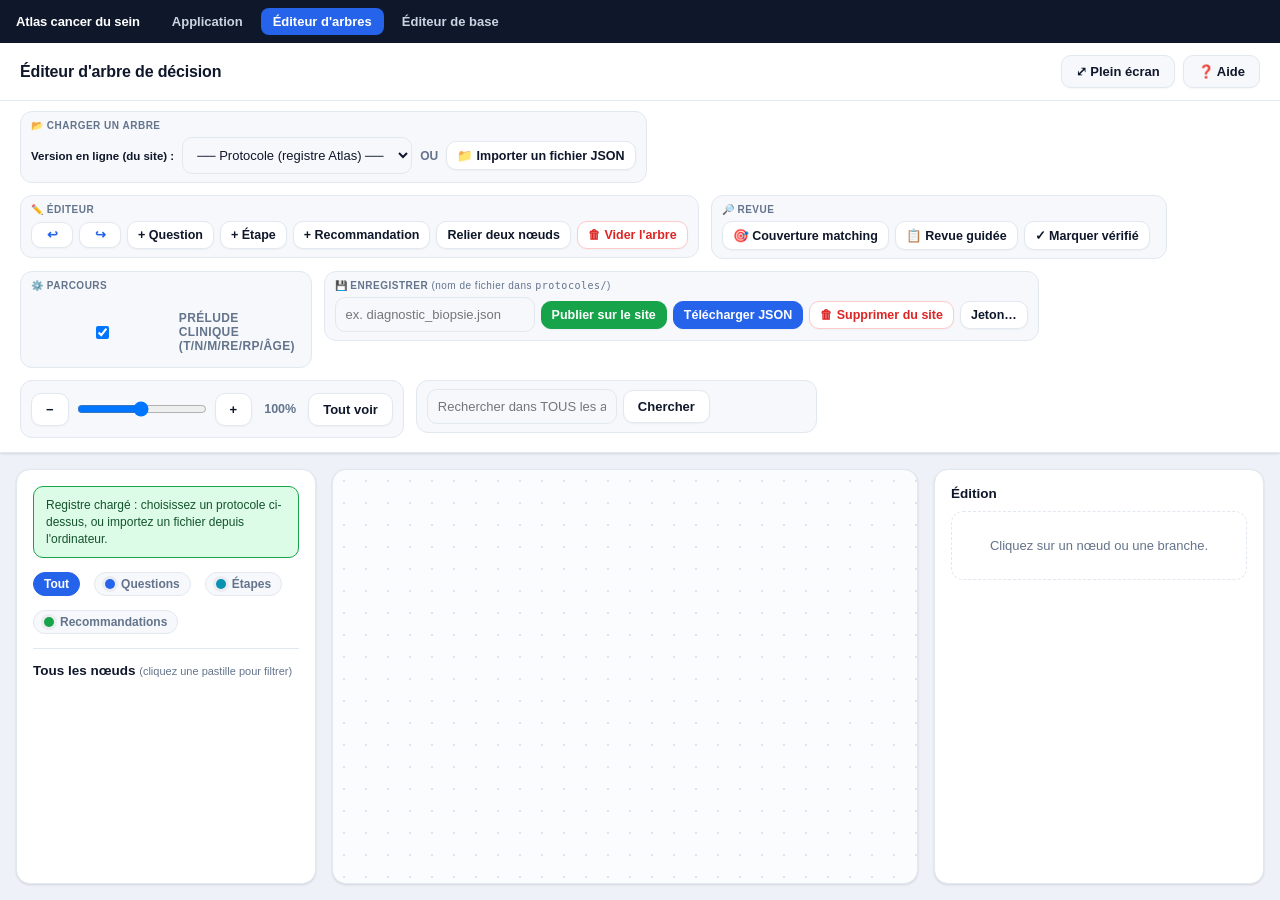
==== commit 5928f02e: "Fix quiz back button through "étape" nodes + add tree deletion in the editor Back button: "étape" no" ====
--- a/editeur-arbres.html
+++ b/editeur-arbres.html
@@ -207,6 +207,7 @@
   <button onclick="addEtape()">+ Étape</button>
   <button onclick="addResult()">+ Recommandation</button>
   <button onclick="toggleConnect()">Relier deux nœuds</button>
+  <button class="danger" onclick="viderArbre()" title="Efface tout l'arbre en cours d'édition (annulable avec ↩). Ne touche pas au site.">🗑 Vider l'arbre</button>
  </span>
 </div>
 
@@ -235,6 +236,7 @@
   <input id="protocolFilename" placeholder="ex. diagnostic_biopsie.json" style="width:200px">
   <button class="success" onclick="publierArbre()">Publier sur le site</button>
   <button class="primary" onclick="exportJSON()">Télécharger JSON</button>
+  <button class="danger" onclick="supprimerProtocoleActuel()" title="Retire définitivement ce protocole du site (fichier + menu)">🗑 Supprimer du site</button>
   <button onclick="AtlasPublish.demanderToken()" title="Changer le jeton GitHub enregistré">Jeton…</button>
  </span>
 </div>
@@ -909,25 +911,33 @@
 function renderEdgeCriteresRows(){
  let box=document.getElementById("edgeCriteresList"); if(!box) return;
  box.innerHTML="";
+ let crits=vocCriteres();
+ let source=Object.keys(crits).length?crits:criteresSchema; // dico v2, repli schéma
  editEdgeCriteres.forEach((row,i)=>{
   let line=document.createElement("div"); line.className="valRow";
   let sel=document.createElement("select"); sel.id="ecCrit"+i; sel.style.flex="1";
   let o0=document.createElement("option"); o0.value=""; o0.textContent="— Critère —"; sel.appendChild(o0);
-  Object.keys(criteresSchema).forEach(id=>{ let o=document.createElement("option"); o.value=id; o.textContent=(criteresSchema[id].label||id)+" ("+id+")"; sel.appendChild(o); });
-  if(row.critere && !criteresSchema[row.critere]){ let o=document.createElement("option"); o.value=row.critere; o.textContent=row.critere+" (hors schéma)"; sel.appendChild(o); }
+  Object.keys(source).forEach(id=>{ let o=document.createElement("option"); o.value=id; o.textContent=(source[id].label||id); sel.appendChild(o); });
+  if(row.critere && !source[row.critere]){ let o=document.createElement("option"); o.value=row.critere; o.textContent=row.critere+" (hors dictionnaire)"; sel.appendChild(o); }
   sel.value=row.critere||"";
   sel.onchange=function(){ syncEdgeCriteresFromDOM(); renderEdgeCriteresRows(); };
-  let inp=document.createElement("input"); inp.id="ecVal"+i; inp.style.flex="1"; inp.placeholder="Valeur"; inp.value=row.valeur||"";
-  let def=criteresSchema[row.critere];
-  if(def && def.type==="categoriel" && Array.isArray(def.valeurs) && def.valeurs.length){
-   inp.setAttribute("list","ecList"+i);
-   let dl=document.createElement("datalist"); dl.id="ecList"+i;
-   def.valeurs.forEach(v=>{ let o=document.createElement("option"); o.value=v; dl.appendChild(o); });
-   line.appendChild(dl);
+  let def=crits[row.critere];
+  let champ;
+  if(def && def.type==="categoriel"){
+   // Menu déroulant des valeurs du dictionnaire (id stocké), valeur résolue.
+   champ=document.createElement("select"); champ.id="ecVal"+i; champ.style.flex="1";
+   let ov=document.createElement("option"); ov.value=""; ov.textContent="— Valeur —"; champ.appendChild(ov);
+   let idResolu=vocResoudreId(row.critere, row.valeur);
+   let vus={};
+   vocOptions(row.critere).forEach(o=>{ vus[o.value]=1; let e=document.createElement("option"); e.value=o.value; e.textContent=o.label; if(o.value===idResolu)e.selected=true; champ.appendChild(e); });
+   if(row.valeur && !vus[idResolu]){ let e=document.createElement("option"); e.value=row.valeur; e.textContent=row.valeur+" (hors dictionnaire)"; e.selected=true; champ.appendChild(e); }
+  } else {
+   // Numérique / oui-non / hors dico : saisie libre (ex. plage 40-75, seuil).
+   champ=document.createElement("input"); champ.id="ecVal"+i; champ.style.flex="1"; champ.placeholder="Valeur"; champ.value=row.valeur||"";
   }
   let rm=document.createElement("button"); rm.className="danger"; rm.textContent="✕"; rm.title="Retirer ce critère";
   rm.onclick=function(){ syncEdgeCriteresFromDOM(); editEdgeCriteres.splice(i,1); renderEdgeCriteresRows(); };
-  line.appendChild(sel); line.appendChild(inp); line.appendChild(rm);
+  line.appendChild(sel); line.appendChild(champ); line.appendChild(rm);
   box.appendChild(line);
  });
 }
@@ -1284,6 +1294,42 @@
   .then(()=>{ modifie=false; setStatus("✅ Publié sur le site : "+filename+". La mise à jour sera visible dans ~1 minute.", true); })
   .catch(err=>{ setStatus("❌ Publication impossible : "+err.message, false); alert("Publication impossible : "+err.message); });
 }
+
+// Vide entièrement l'arbre en cours d'édition (local, annulable). Ne touche pas au site.
+function viderArbre(){
+ if(!nodes.length && !edges.length) return;
+ if(!confirm("Vider entièrement l'arbre en cours d'édition ?\n\nL'arbre publié sur le site n'est PAS affecté. C'est annulable avec la flèche ↩.")) return;
+ pushHistory();
+ nodes=[]; edges=[]; selectedNode=null; selectedEdge=null; modifie=true;
+ render();
+ setStatus("Arbre vidé. (↩ pour annuler)", true);
+}
+
+// Supprime DÉFINITIVEMENT un protocole du site : fichier + entrée du registre.
+function supprimerProtocoleActuel(){
+ let filename=(document.getElementById("protocolFilename").value||"").trim();
+ if(!filename){ alert("Choisis d'abord un protocole dans « Version en ligne (du site) ». Pour seulement effacer l'éditeur, utilise « Vider l'arbre »."); return; }
+ if(!protocolesRegistry.some(p=>p.fichier===filename)){
+  alert("« "+filename+" » n'est pas un protocole publié sur le site.\nPour vider l'éditeur, utilise « 🗑 Vider l'arbre »."); return;
+ }
+ if(!window.AtlasPublish){ alert("Module de publication indisponible."); return; }
+ if(!confirm("SUPPRIMER DÉFINITIVEMENT le protocole « "+filename+" » du site ?\n\nIl sera retiré du dépôt et du menu. Les autres protocoles ne sont pas touchés.\nAction irréversible (hors historique Git).")) return;
+ setStatus("Suppression de "+filename+"…", false);
+ AtlasPublish.supprimer(ATLAS_DATA_REPO_BASE+"protocoles/"+filename, "Suppression du protocole "+filename+" via l'éditeur")
+  .then(()=>{
+   let nouveau=protocolesRegistry.filter(p=>p.fichier!==filename);
+   return AtlasPublish.publier(ATLAS_DATA_REPO_BASE+"protocoles/index.json", JSON.stringify({protocoles:nouveau}, null, 2), "Retrait de "+filename+" du registre")
+    .then(()=>{ protocolesRegistry=nouveau; populateProtocolSelect(); });
+  })
+  .then(()=>{
+   nodes=[]; edges=[]; selectedNode=null; selectedEdge=null; modifie=false;
+   document.getElementById("protocolFilename").value="";
+   let sel=document.getElementById("protocolSelect"); if(sel) sel.value="";
+   render();
+   setStatus("✅ Protocole « "+filename+" » supprimé du site.", true);
+  })
+  .catch(err=>{ setStatus("❌ Suppression impossible : "+err.message, false); alert("Suppression impossible : "+err.message); });
+}
 function saveLocal(){localStorage.setItem("arbre_senorif_editor",JSON.stringify({nodes,edges,currentMetadata,filename:document.getElementById("protocolFilename").value}));alert("Sauvegardé")}
 function loadLocal(){
  let s=localStorage.getItem("arbre_senorif_editor");if(!s)return alert("Pas de sauvegarde");
@@ -1321,14 +1367,28 @@
 }
 
 // Contrat partagé : vocabulaire canonique des critères, lu depuis le dépôt Atlas.
-// Sert à proposer aux médecins des menus déroulants « Critère » et « Valeur canonique »
-// pour relier une question/réponse au vocabulaire des études, sans toucher au code.
-let schemaComplet={}; // schéma entier (criteres + valeurs_synonymes) pour la validation
-function loadSchemaCriteres(){
- return fetch(ATLAS_REPO_RAW_BASE+"schema_criteres.json?_v="+Date.now())
+
+// Dictionnaire typé v2 : alimente les menus « critère » et « valeur » des branches.
+let vocab=null, vocabIdx=null;
+function loadVocabulaire(){
+ return fetch(ATLAS_REPO_RAW_BASE+"vocabulaire.json?_v="+Date.now())
   .then(r=>{ if(!r.ok) throw new Error("HTTP "+r.status); return r.json(); })
-  .then(s=>{ schemaComplet=s||{}; criteresSchema=(s && s.criteres)||{}; })
-  .catch(err=>{ console.warn("schema_criteres.json non chargé :", err.message); criteresSchema={}; schemaComplet={}; });
+  .then(v=>{ vocab=v||null; vocabIdx=(vocab&&window.AtlasContrat)?window.AtlasContrat.indexerDictionnaire(vocab):null; })
+  .catch(err=>{ console.warn("vocabulaire.json non chargé :", err.message); vocab=null; vocabIdx=null; });
+}
+function vocCriteres(){ return (vocab&&vocab.criteres)||{}; }
+// Options de valeur d'un critère catégoriel : valeurs atomiques (libellé) + groupes.
+function vocOptions(cid){
+ let def=vocCriteres()[cid]; if(!def) return [];
+ let out=(def.valeurs||[]).map(v=>({value:v.id, label:v.libelle||v.id}));
+ Object.keys(def.groupes||{}).forEach(g=>out.push({value:g, label:g+" (groupe)"}));
+ return out;
+}
+// Résout une valeur stockée (id, libellé ou alias) vers l'id atomique du dico.
+function vocResoudreId(cid, val){
+ if(!vocabIdx || !vocabIdx[cid]) return val;
+ let r=vocabIdx[cid].resolve[String(val==null?"":val).toLowerCase().trim()];
+ return (r && r.length===1) ? r[0] : val;
 }
 
 // Validation avant export : tags de critères inconnus, réponses hors vocabulaire,
@@ -1336,7 +1396,13 @@
 function validerAvantExport(){
  if(!window.AtlasContrat) return true;
  let nom=currentExportFilename();
- let res=window.AtlasContrat.validerProtocole(nom, buildExportPayload(), schemaComplet);
+ let payload=buildExportPayload();
+ let res=window.AtlasContrat.validerProtocole(nom, payload);
+ // Contrôle strict des tags contre le dictionnaire typé (même règle qu'en CI).
+ if(vocab && window.AtlasContrat.validerTagsProtocole){
+  let rt=window.AtlasContrat.validerTagsProtocole(nom, payload, vocab);
+  res={erreurs:res.erreurs.concat(rt.erreurs||[]), avertissements:res.avertissements.concat(rt.avertissements||[])};
+ }
  if(!res.erreurs.length && !res.avertissements.length) return true;
  let msg="";
  if(res.erreurs.length) msg+="❌ "+res.erreurs.length+" ERREUR(S) :\n"+res.erreurs.slice(0,8).map(m=>"• "+m).join("\n")+(res.erreurs.length>8?"\n…":"")+"\n\n";
@@ -1405,7 +1471,7 @@
 function esc(s){return String(s||"").replace(/[&<>"']/g,m=>({"&":"&amp;","<":"&lt;",">":"&gt;","\"":"&quot;","'":"&#039;"}[m]))}
 
 setStatus("Chargement du registre des protocoles…", false);
-loadSchemaCriteres();
+loadVocabulaire();
 loadRegistry().then(()=>{
  setStatus("Registre chargé : choisissez un protocole ci-dessus, ou importez un fichier depuis l'ordinateur.", true);
  return loadAllProtocols();
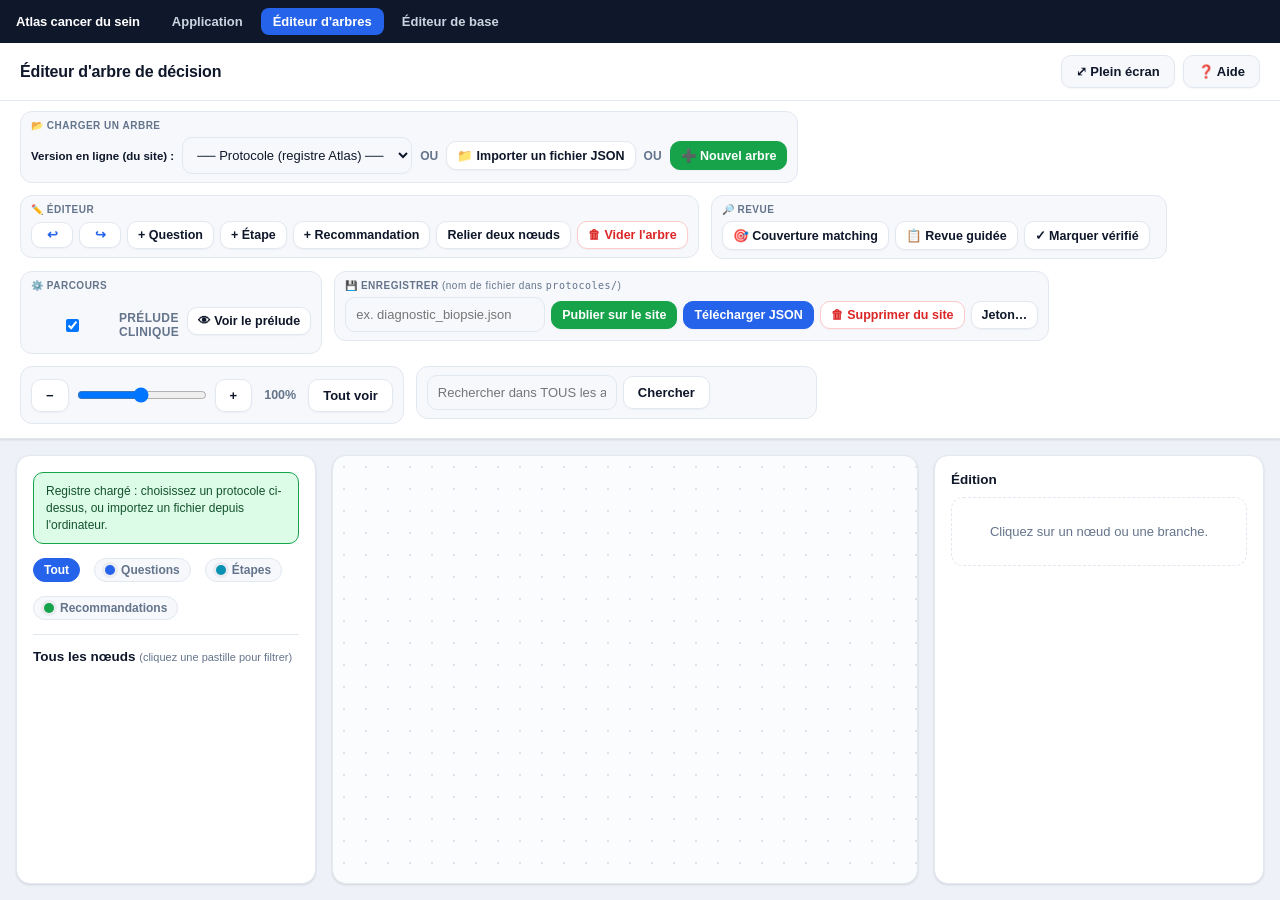
==== commit a8d6cbcb: "Atlas display cleanup + editor: new tree, visible prelude Atlas results: remove the sens caption ("p" ====
--- a/editeur-arbres.html
+++ b/editeur-arbres.html
@@ -195,6 +195,8 @@
   </select>
   <span style="font-size:12px;color:var(--text-muted);font-weight:700">OU</span>
   <button onclick="document.getElementById('fileInput').click()" title="Importer un fichier JSON depuis votre ordinateur">📁 Importer un fichier JSON</button>
+  <span style="font-size:12px;color:var(--text-muted);font-weight:700">OU</span>
+  <button class="success" onclick="nouvelArbre()" title="Crée un nouvel arbre vierge qui s'ajoutera au menu du site à la publication">➕ Nouvel arbre</button>
  </span>
 </div>
 
@@ -224,9 +226,10 @@
 <div class="grp">
  <span class="grpLabel">⚙️ Parcours</span>
  <span class="grpBtns" style="align-items:center">
-  <label style="display:flex;align-items:center;gap:6px;font-size:12px;font-weight:600;cursor:pointer" title="Ajoute au début du parcours les questions de stade clinique (T, N, M, RE, RP, Âge) communes. À décocher pour un protocole où ces stades ne sont pas encore connus (ex. Diagnostic et biopsie).">
-   <input type="checkbox" id="preludeChk" checked> Prélude clinique (T/N/M/RE/RP/Âge)
+  <label style="display:flex;align-items:center;gap:6px;font-size:12px;font-weight:600;cursor:pointer" title="Ajoute au début du parcours les questions de stade clinique communes. À décocher pour un protocole où ces stades ne sont pas encore connus (ex. Diagnostic et biopsie).">
+   <input type="checkbox" id="preludeChk" checked> Prélude clinique
   </label>
+  <button onclick="ouvrirPrelude()" title="Voir les questions du prélude clinique commun">👁 Voir le prélude</button>
  </span>
 </div>
 
@@ -1295,6 +1298,33 @@
   .catch(err=>{ setStatus("❌ Publication impossible : "+err.message, false); alert("Publication impossible : "+err.message); });
 }
 
+// Crée un nouvel arbre vierge qui s'ajoutera au menu du site à la publication.
+function nouvelArbre(){
+ if(!confirmerPerteModifs()) return;
+ let nom=prompt("Nom du nouvel arbre (tel qu'il apparaîtra dans le menu du site) :","Nouveau protocole");
+ if(nom===null) return; nom=(nom||"").trim(); if(!nom){ alert("Nom vide — annulé."); return; }
+ let fichier=nom.toLowerCase().normalize("NFD").replace(/[̀-ͯ]/g,"").replace(/[^a-z0-9]+/g,"_").replace(/^_+|_+$/g,"").slice(0,50)||"protocole";
+ fichier+=".json";
+ pushHistory();
+ nodes=[]; edges=[]; selectedNode=null; selectedEdge=null;
+ currentMetadata={titre:nom};
+ let n={id:uid("n"),type:"question",titre:"Première question",donnees:{},infos_science:{},source_senorif:"",x:0,y:0};
+ nodes.push(n); selectedNode=n.id;
+ document.getElementById("protocolFilename").value=fichier;
+ modifie=true; autoLayout(); render();
+ setStatus("Nouvel arbre « "+nom+" ». Construis-le, puis « Publier sur le site » l'ajoutera au menu (fichier "+fichier+").", true);
+}
+
+// Affiche clairement le prélude clinique commun (aujourd'hui défini dans app.js).
+function ouvrirPrelude(){
+ alert("PRÉLUDE CLINIQUE — commun à tous les protocoles où la case est cochée.\n\n"+
+  "Ces questions sont posées AVANT ton arbre, dans cet ordre :\n\n"+
+  "1. Stade tumoral (T)\n2. Statut ganglionnaire (N)\n3. Statut métastatique (M)\n"+
+  "4. Récepteurs estrogènes (RE)\n5. Récepteurs progestérone (RP)\n6. Âge de la patiente\n\n"+
+  "Leurs réponses alimentent le matching avec les études.\n"+
+  "Décoche « Prélude clinique » pour le désactiver sur ce protocole (ex. Diagnostic et biopsie).");
+}
+
 // Vide entièrement l'arbre en cours d'édition (local, annulable). Ne touche pas au site.
 function viderArbre(){
  if(!nodes.length && !edges.length) return;
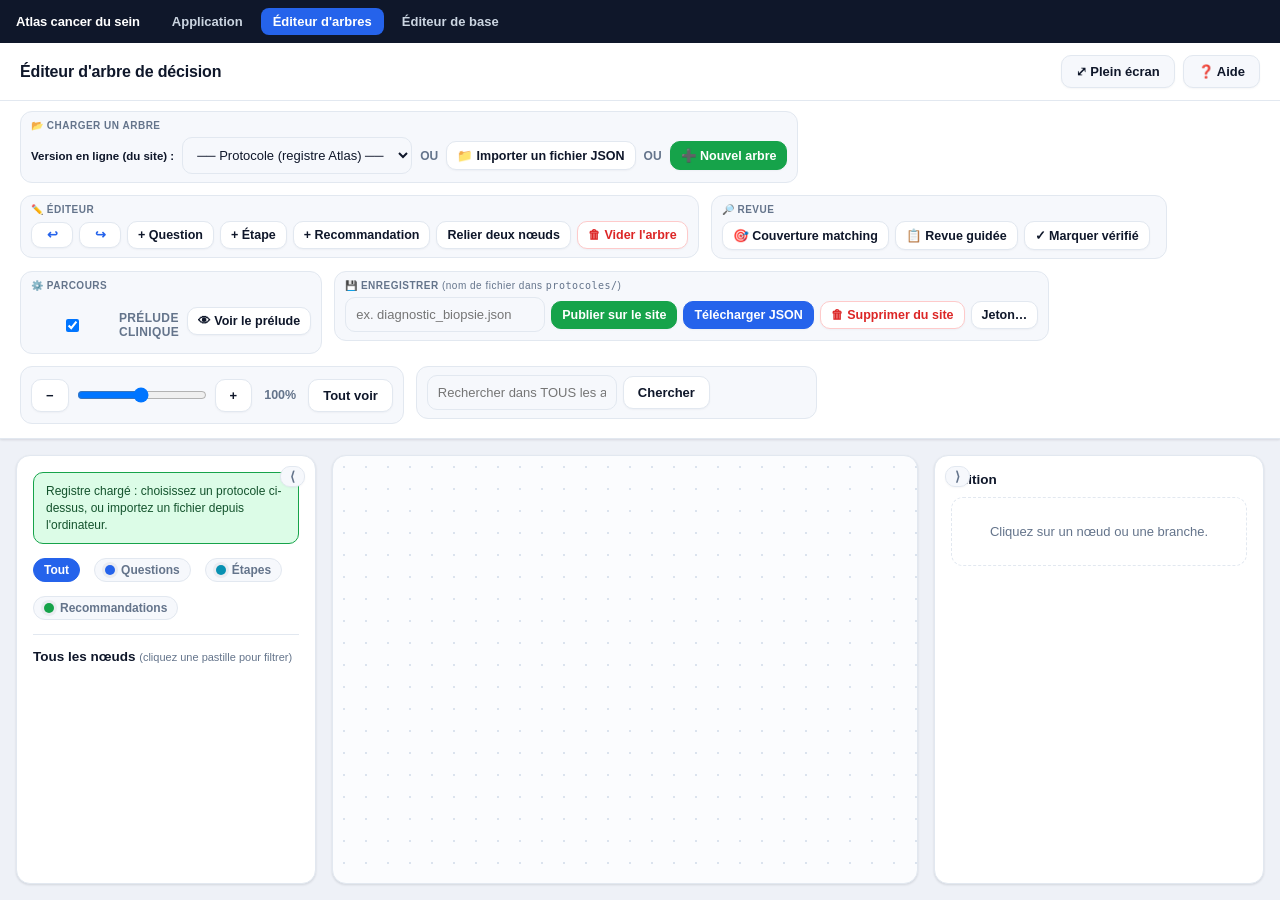
==== commit 56695226: "Éditeurs : étapes visibles, panneaux repliables, correctifs base Éditeur d'arbres / Atlas : - Les nœ" ====
--- a/editeur-arbres.html
+++ b/editeur-arbres.html
@@ -75,7 +75,23 @@
 #fsToolbar button{padding:6px 10px;font-size:12.5px}
 #fsToolbar .sep{width:1px;height:22px;background:var(--border);margin:0 2px}
 .panel{background:var(--surface);padding:16px;border:1px solid var(--border);border-radius:var(--radius);
- box-shadow:var(--shadow);overflow:auto}
+ box-shadow:var(--shadow);overflow:auto;position:relative}
+/* Replier les panneaux latéraux pour agrandir le canevas */
+.panelToggle{position:absolute;top:10px;z-index:6;padding:3px 9px;font-size:13px;line-height:1;font-weight:800;
+ color:var(--text-muted);background:var(--surface-alt)}
+#leftPanel .panelToggle{right:10px}
+#rightPanel .panelToggle{left:10px}
+body.leftHidden .main{grid-template-columns:36px 1fr 330px}
+body.rightHidden .main{grid-template-columns:300px 1fr 36px}
+body.leftHidden.rightHidden .main{grid-template-columns:36px 1fr 36px}
+body.fs-actif.leftHidden .main{grid-template-columns:36px 1fr 270px}
+body.fs-actif.rightHidden .main{grid-template-columns:240px 1fr 36px}
+body.fs-actif.leftHidden.rightHidden .main{grid-template-columns:36px 1fr 36px}
+body.leftHidden #leftPanel, body.rightHidden #rightPanel{padding:8px 2px;overflow:hidden}
+body.leftHidden #leftPanel > :not(.panelToggle),
+body.rightHidden #rightPanel > :not(.panelToggle){display:none}
+body.leftHidden #leftPanel .panelToggle,
+body.rightHidden #rightPanel .panelToggle{left:50%;right:auto;transform:translateX(-50%)}
 #canvas{position:relative;overflow:scroll;cursor:grab;border:1px solid var(--border);border-radius:var(--radius);
  box-shadow:var(--shadow);background-color:#fbfcfe;
  background-image:radial-gradient(circle,#dbe3ee 1.2px,transparent 1.2px);background-size:22px 22px}
@@ -328,7 +344,8 @@
 </div>
 
 <div class="main">
-<div class="panel">
+<div class="panel" id="leftPanel">
+<button class="panelToggle" onclick="togglePanel('left')" title="Replier / déplier la liste">⟨</button>
 <div id="loadStatus" class="notice">Chargement du registre des protocoles…</div>
 
 <div class="legend" id="typeFilter">
@@ -346,7 +363,8 @@
 <div id="world"></div>
 </div>
 
-<div class="panel right">
+<div class="panel right" id="rightPanel">
+<button class="panelToggle" onclick="togglePanel('right')" title="Replier / déplier l'éditeur">⟩</button>
 <h3>Édition</h3>
 <div id="editEmpty">Cliquez sur un nœud ou une branche.</div>
 
@@ -428,6 +446,19 @@
  if(!el)return;
  el.textContent=text;
  el.className= ok ? "notice ok" : "notice";
+}
+// Replie/déplie un panneau latéral (liste à gauche, éditeur à droite) pour
+// donner plus de place au canevas. Le chevron du bouton indique l'action.
+function togglePanel(side){
+ let cls = side==="left" ? "leftHidden" : "rightHidden";
+ let hidden = document.body.classList.toggle(cls);
+ let panel = document.getElementById(side==="left" ? "leftPanel" : "rightPanel");
+ let btn = panel && panel.querySelector(".panelToggle");
+ if(btn){
+  if(side==="left") btn.textContent = hidden ? "⟩" : "⟨";
+  else              btn.textContent = hidden ? "⟨" : "⟩";
+  btn.title = hidden ? "Déplier" : "Replier";
+ }
 }
 function uid(p){return p+Math.random().toString(36).slice(2,9)}
 function node(id){return nodes.find(n=>n.id===id)}
@@ -1315,14 +1346,21 @@
  setStatus("Nouvel arbre « "+nom+" ». Construis-le, puis « Publier sur le site » l'ajoutera au menu (fichier "+fichier+").", true);
 }
 
-// Affiche clairement le prélude clinique commun (aujourd'hui défini dans app.js).
+// Affiche le prélude clinique commun, lu depuis src/data/prelude.json (data-driven).
 function ouvrirPrelude(){
- alert("PRÉLUDE CLINIQUE — commun à tous les protocoles où la case est cochée.\n\n"+
-  "Ces questions sont posées AVANT ton arbre, dans cet ordre :\n\n"+
-  "1. Stade tumoral (T)\n2. Statut ganglionnaire (N)\n3. Statut métastatique (M)\n"+
-  "4. Récepteurs estrogènes (RE)\n5. Récepteurs progestérone (RP)\n6. Âge de la patiente\n\n"+
-  "Leurs réponses alimentent le matching avec les études.\n"+
-  "Décoche « Prélude clinique » pour le désactiver sur ce protocole (ex. Diagnostic et biopsie).");
+ fetch(ATLAS_DATA_REPO_BASE+"prelude.json?_v="+Date.now())
+  .then(r=>{ if(!r.ok) throw new Error("HTTP "+r.status); return r.json(); })
+  .then(p=>{
+   let qs=(p&&p.questions)||[];
+   let lignes=qs.map((q,i)=>{
+    let vals=q.type==="numerique" ? "(valeur numérique)" : (q.options||[]).map(o=>o.choix+" → "+o.reponse).join(", ");
+    return (i+1)+". "+q.titre+"  [critère "+q.critere+"]\n     "+vals;
+   }).join("\n\n");
+   alert("PRÉLUDE CLINIQUE — commun aux protocoles où la case est cochée.\n"+
+     "Défini dans src/data/prelude.json (modifiable sans toucher au code).\n\n"+
+     lignes+"\n\nDécoche « Prélude clinique » pour le désactiver sur ce protocole.");
+  })
+  .catch(err=>alert("Impossible de lire le prélude (prelude.json) : "+err.message));
 }
 
 // Vide entièrement l'arbre en cours d'édition (local, annulable). Ne touche pas au site.
